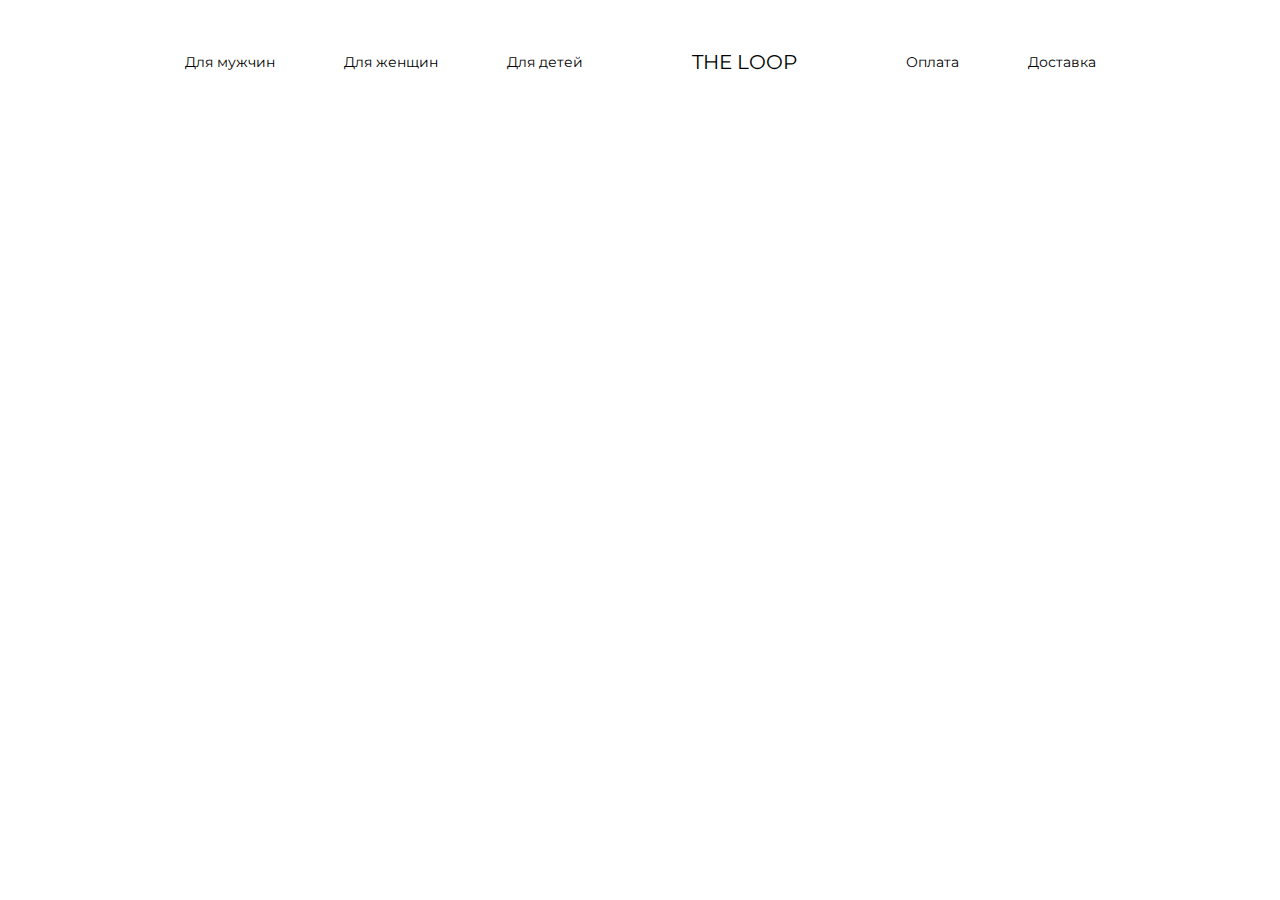
==== index.html @ c58bd64c "add navigation" ====
<!DOCTYPE html>
<html lang="en">
<head>
    <meta charset="UTF-8">
    <meta name="viewport" content="width=device-width, initial-scale=1.0">
    <meta http-equiv="X-UA-Compatible" content="ie=edge">
    <link href="styles/style.css" rel="stylesheet" type="text/css">
    <link rel="preconnect" href="https://fonts.googleapis.com">
<link rel="preconnect" href="https://fonts.gstatic.com" crossorigin>
<link href="https://fonts.googleapis.com/css2?family=Montserrat:wght@200;500&display=swap" rel="stylesheet">
  

    <title>Document</title>
</head>
<body>
    <nav> 
        <div class="wrapper">
            <li>Для мужчин</li>
            <li>Для женщин</li>
            <li>Для детей</li>
           <div id="zag"> THE LOOP</div>
            <li>Оплата</li>
            <li>Доставка</li>
        </div>
    </nav>
    
</body>
</html>
---- styles/style.css ----
.wrapper {
    display: flex;
    align-items: center;
    justify-content: space-around;
    margin: 1%;

  }
  li {
    list-style: none;
  }
  html {
    font-family: 'Montserrat', sans-serif;
    font-size: 14px;
  }
  
body {
    width: 1000px;
    margin: 0 auto;
    background-color: #ffffff;
    
    
  }
  #zag {
    margin: 40px;
      font-size: 20px;

  }
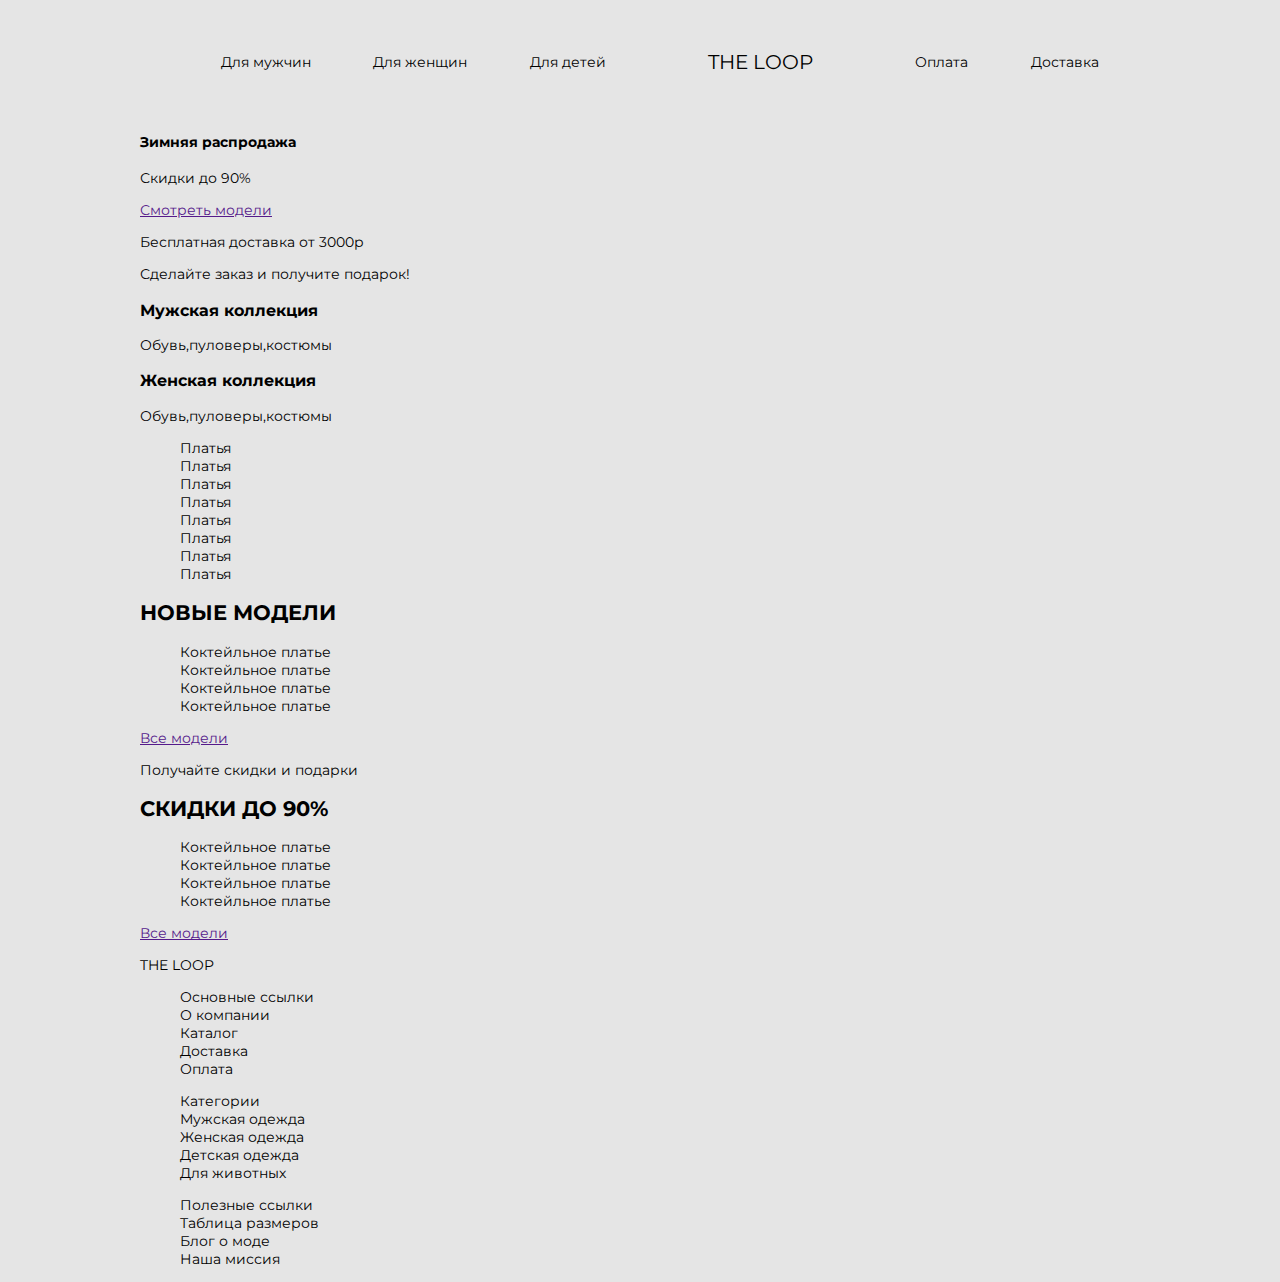
==== commit 053e8d0e: "Разметила тегами" ====
--- a/index.html
+++ b/index.html
@@ -1,28 +1,121 @@
 <!DOCTYPE html>
 <html lang="en">
+
 <head>
     <meta charset="UTF-8">
     <meta name="viewport" content="width=device-width, initial-scale=1.0">
     <meta http-equiv="X-UA-Compatible" content="ie=edge">
     <link href="styles/style.css" rel="stylesheet" type="text/css">
     <link rel="preconnect" href="https://fonts.googleapis.com">
-<link rel="preconnect" href="https://fonts.gstatic.com" crossorigin>
-<link href="https://fonts.googleapis.com/css2?family=Montserrat:wght@200;500&display=swap" rel="stylesheet">
-  
+    <link rel="preconnect" href="https://fonts.gstatic.com" crossorigin>
+    <link href="https://fonts.googleapis.com/css2?family=Montserrat:wght@200;500&display=swap" rel="stylesheet">
+
 
     <title>Document</title>
 </head>
+
 <body>
-    <nav> 
-        <div class="wrapper">
-            <li>Для мужчин</li>
-            <li>Для женщин</li>
-            <li>Для детей</li>
-           <div id="zag"> THE LOOP</div>
-            <li>Оплата</li>
-            <li>Доставка</li>
-        </div>
-    </nav>
-    
+    <header>
+        <h1 style=display:none> Интернет магазин одежды "THE LOOP" </h1>
+        <nav>
+            <ul class="main-nav">
+                <li>Для мужчин</li>
+                <li>Для женщин</li>
+                <li>Для детей</li>
+                <li id="zag"> THE LOOP</li>
+                <li>Оплата</li>
+                <!--Мне неподвластно вытащить эти два пункта списка из навигации и чтобы они остались на той же строчке,что и навигация-->
+                <li>Доставка</li>
+            </ul>
+        </nav>
+
+    </header>
+    <main>
+        <section>
+            <h4> Зимняя распродажа </h4>
+            <!--Не уверена с заголовками в этом разделе-->
+            <p>Скидки до 90%</p>
+            <a href="">Смотреть модели</a>
+        </section>
+        <section>
+            <h2 style="display: none"> Бесплатная доставка </h2>
+            <p> Бесплатная доставка от 3000р</p>
+            <p> Сделайте заказ и получите подарок! </p>
+        </section>
+        <section>
+            <h3> Мужская коллекция </h3>
+            <span>Обувь,пуловеры,костюмы</span>
+        </section>
+        <section>
+            <h3> Женская коллекция </h3>
+            <span>Обувь,пуловеры,костюмы </span>
+        </section>
+        <section>
+            <h4 style="display: none"> Платья </h4>
+            <ul>
+                <li> Платья </li>
+                <li> Платья </li>
+                <li> Платья </li>
+                <li> Платья </li>
+                <li> Платья </li>
+                <li> Платья </li>
+                <li> Платья </li>
+                <li> Платья </li>
+
+            </ul>
+        </section>
+        <section>
+            <h2> НОВЫЕ МОДЕЛИ </h2>
+            <ul>
+                <li>Коктейльное платье</li>
+                <!--Как поставить цены,которые должны идти под платьями,если я не могу использовать в списке ничего кроме li-->
+                <li>Коктейльное платье</li>
+                <li>Коктейльное платье</li>
+                <li>Коктейльное платье</li>
+            </ul>
+            <a href="">Все модели</a>
+        </section>
+        <section>
+            <h2 style="display: none"> Форма для получения скидок </h2>
+            <p>Получайте скидки и подарки</p>
+        </section>
+        <section>
+            <h2>СКИДКИ ДО 90% </h2>
+            <ul>
+                <li>Коктейльное платье</li>
+                <li>Коктейльное платье</li>
+                <li>Коктейльное платье</li>
+                <li>Коктейльное платье</li>
+            </ul>
+            <a href="">Все модели</a>
+        </section>
+
+    </main>
+    <footer>
+        <p> THE LOOP </p>
+
+        <ul>
+            <li> Основные ссылки </li>
+            <li> О компании </li>
+            <li> Каталог </li>
+            <li> Доставка </li>
+            <li> Оплата </li>
+        </ul>
+        <ul>
+            <li> Категории </li>
+            <li> Мужская одежда </li>
+            <li> Женская одежда </li>
+            <li> Детская одежда </li>
+            <li> Для животных </li>
+        </ul>
+        <ul>
+            <li> Полезные ссылки </li>
+            <li> Таблица размеров </li>
+            <li> Блог о моде </li>
+            <li> Наша миссия </li>
+
+        </ul>
+    </footer>
 </body>
+
 </html>--- a/styles/style.css
+++ b/styles/style.css
@@ -1,28 +1,31 @@
+:root {
+  --accent: #D7B399;
+  --red: #D84033;
+}
 
-.wrapper {
-    display: flex;
-    align-items: center;
-    justify-content: space-around;
-    margin: 1%;
+li {
+  list-style: none;
+}
 
-  }
-  li {
-    list-style: none;
-  }
-  html {
-    font-family: 'Montserrat', sans-serif;
-    font-size: 14px;
-  }
-  
+html {
+  font-family: 'Montserrat', sans-serif;
+  font-size: 14px;
+}
+
 body {
-    width: 1000px;
-    margin: 0 auto;
-    background-color: #ffffff;
-    
-    
-  }
-  #zag {
-    margin: 40px;
-      font-size: 20px;
+  width: 1000px;
+  margin: 0 auto;
+  background-color: #E5E5E5
+}
 
-  }+#zag {
+  margin: 40px;
+  font-size: 20px;
+}
+
+.main-nav {
+  display: flex;
+  align-items: center;
+  justify-content: space-around;
+  margin: 1%;
+}
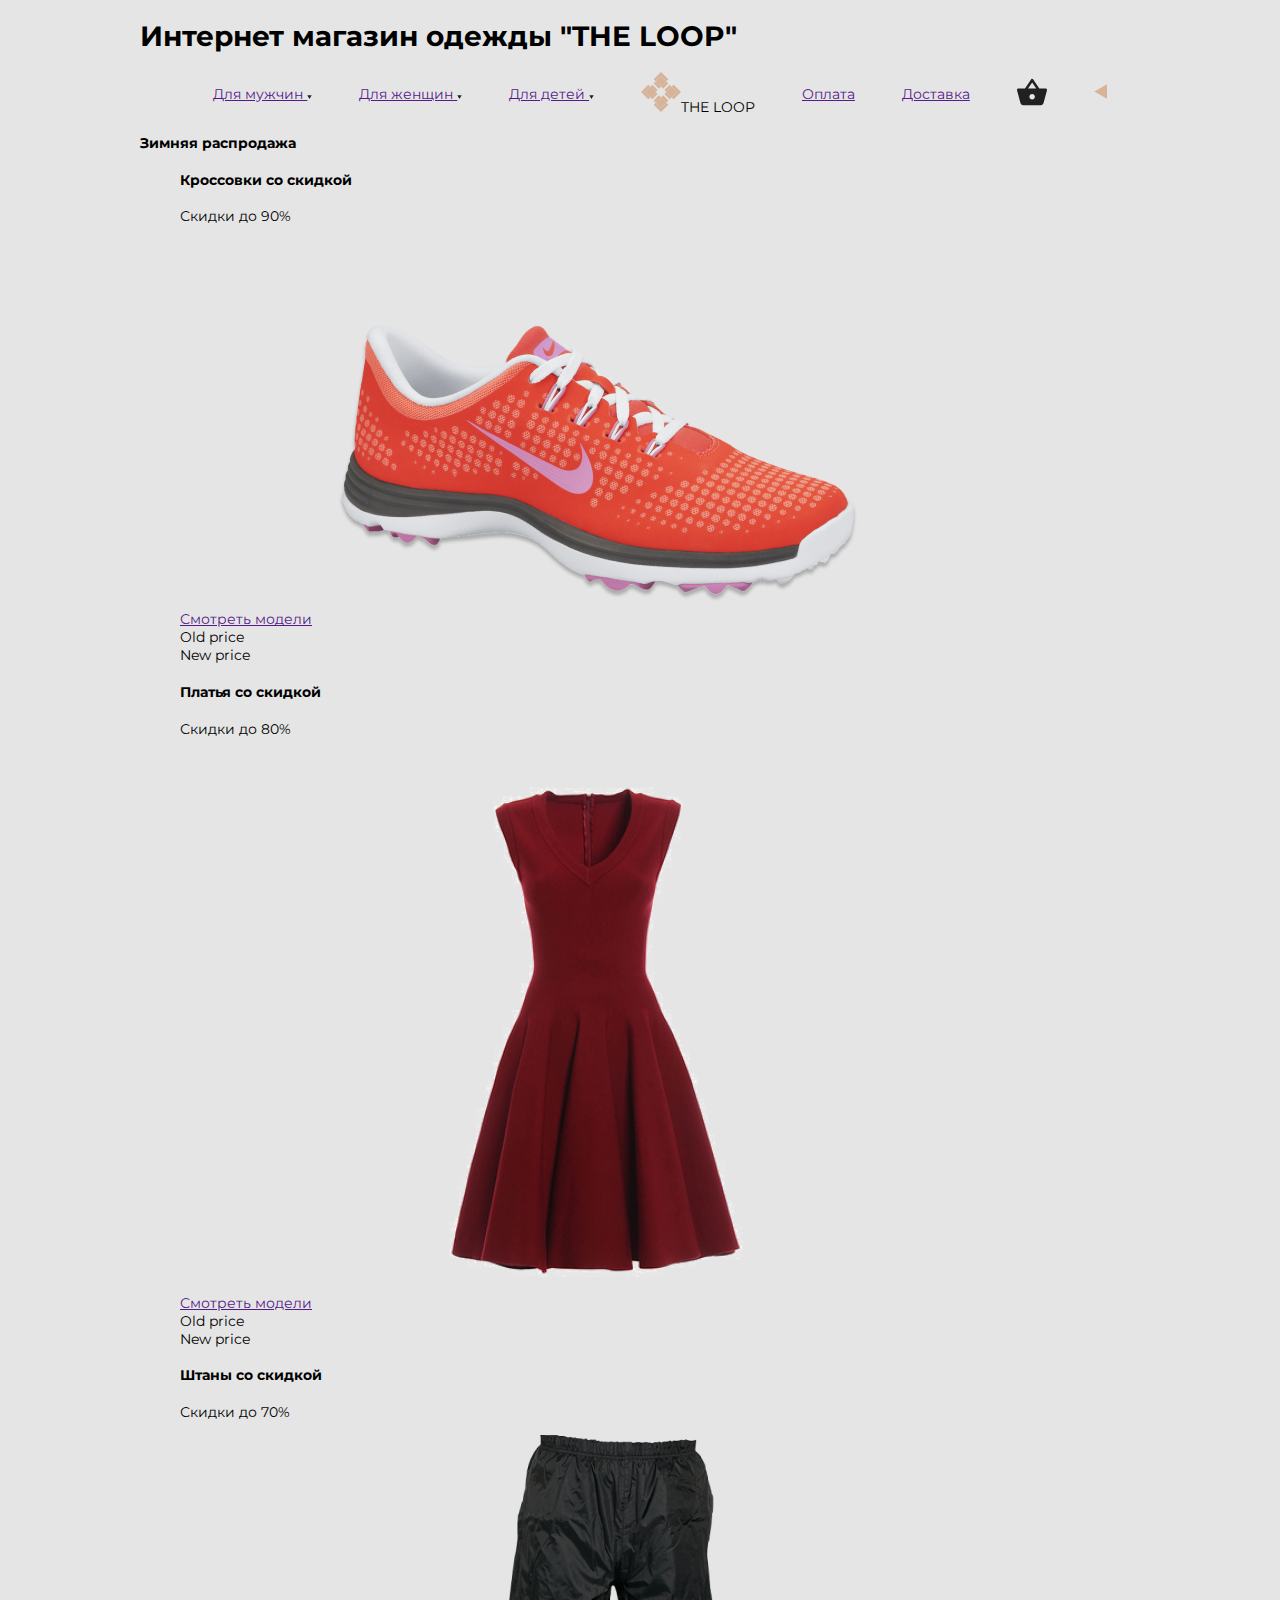
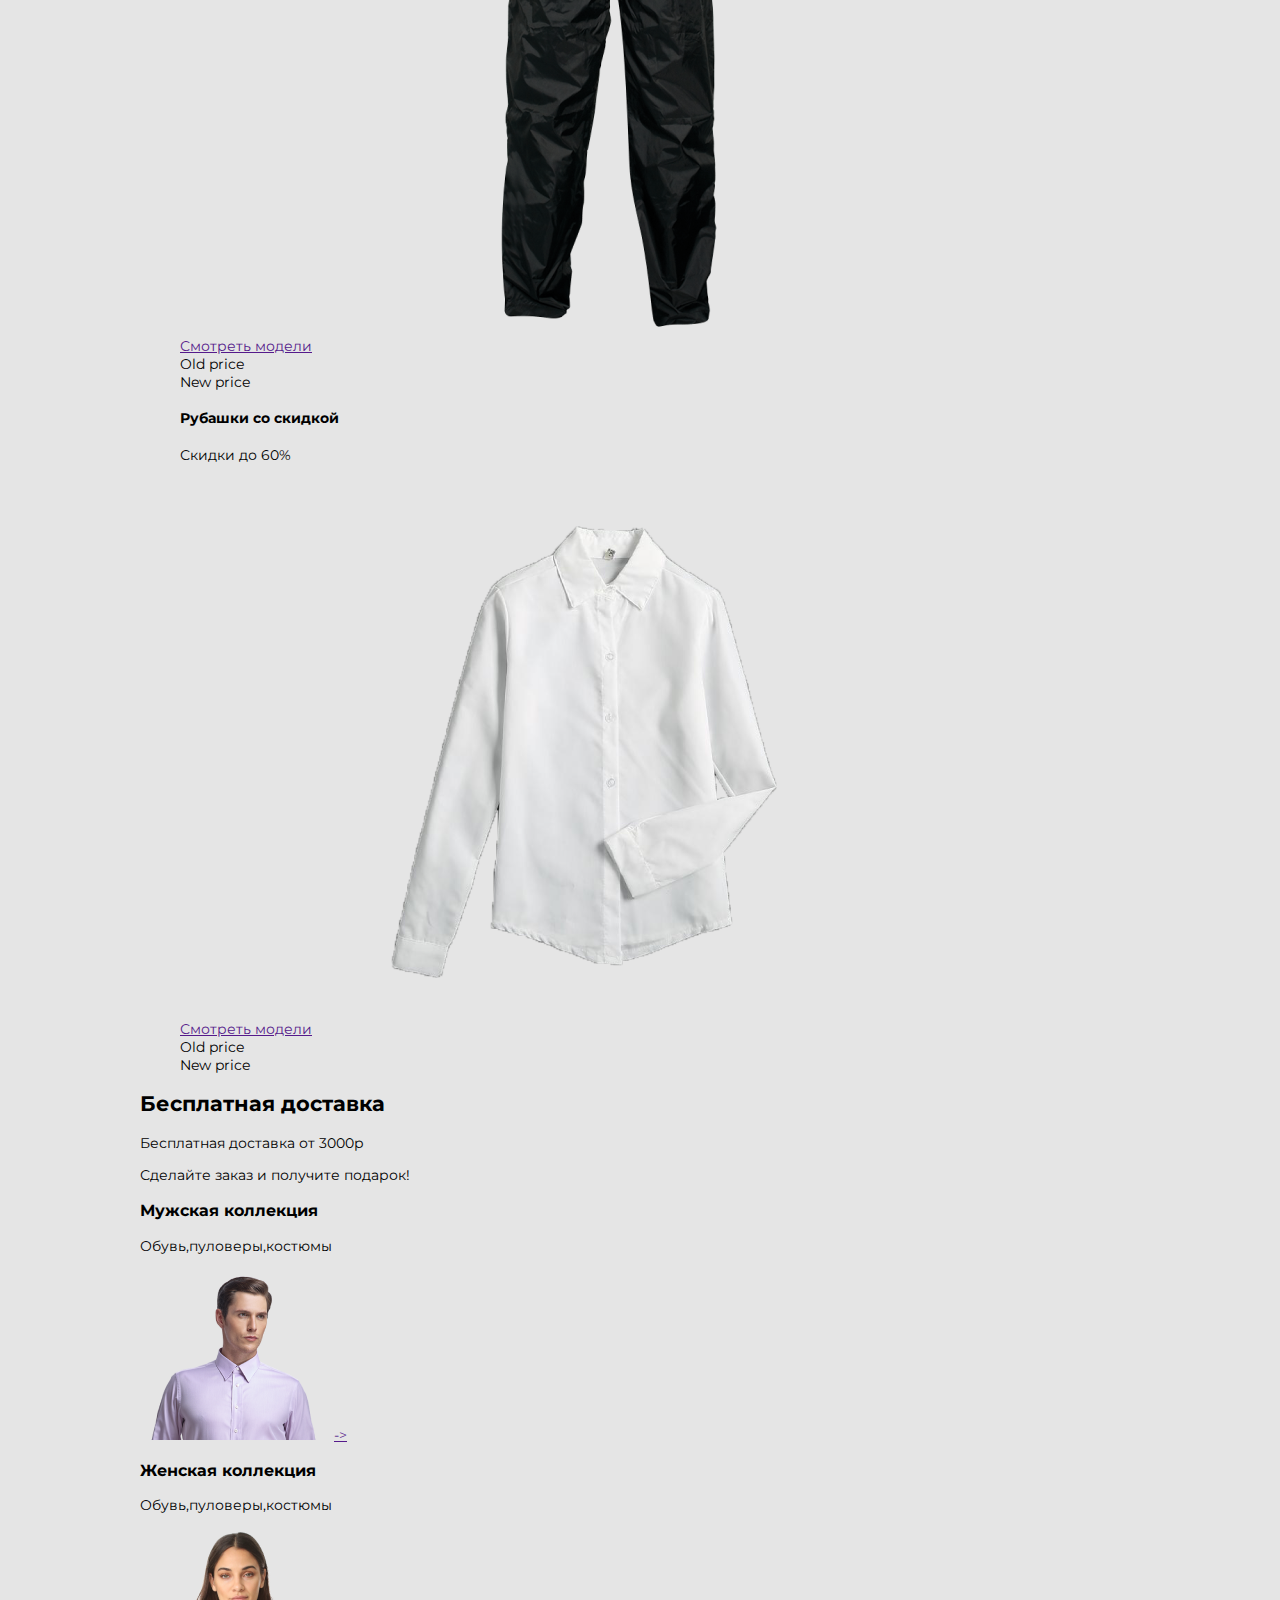
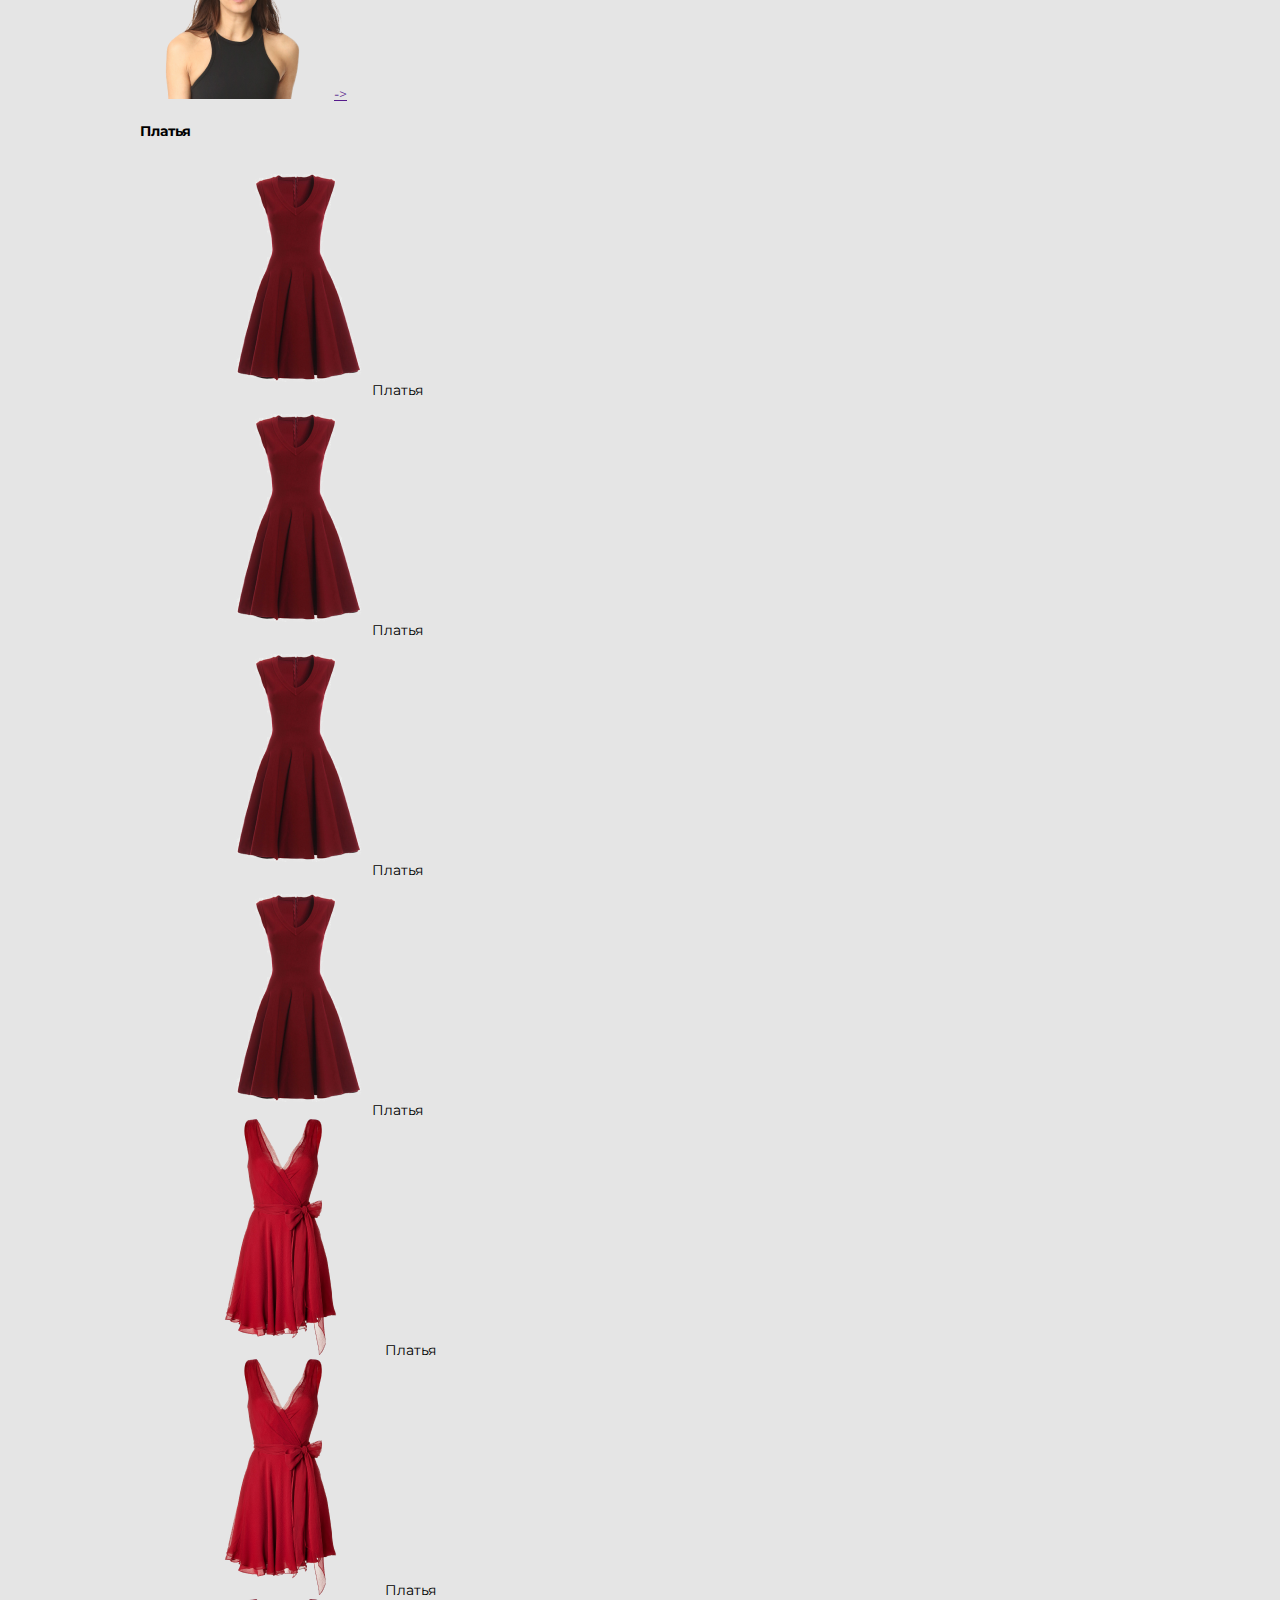
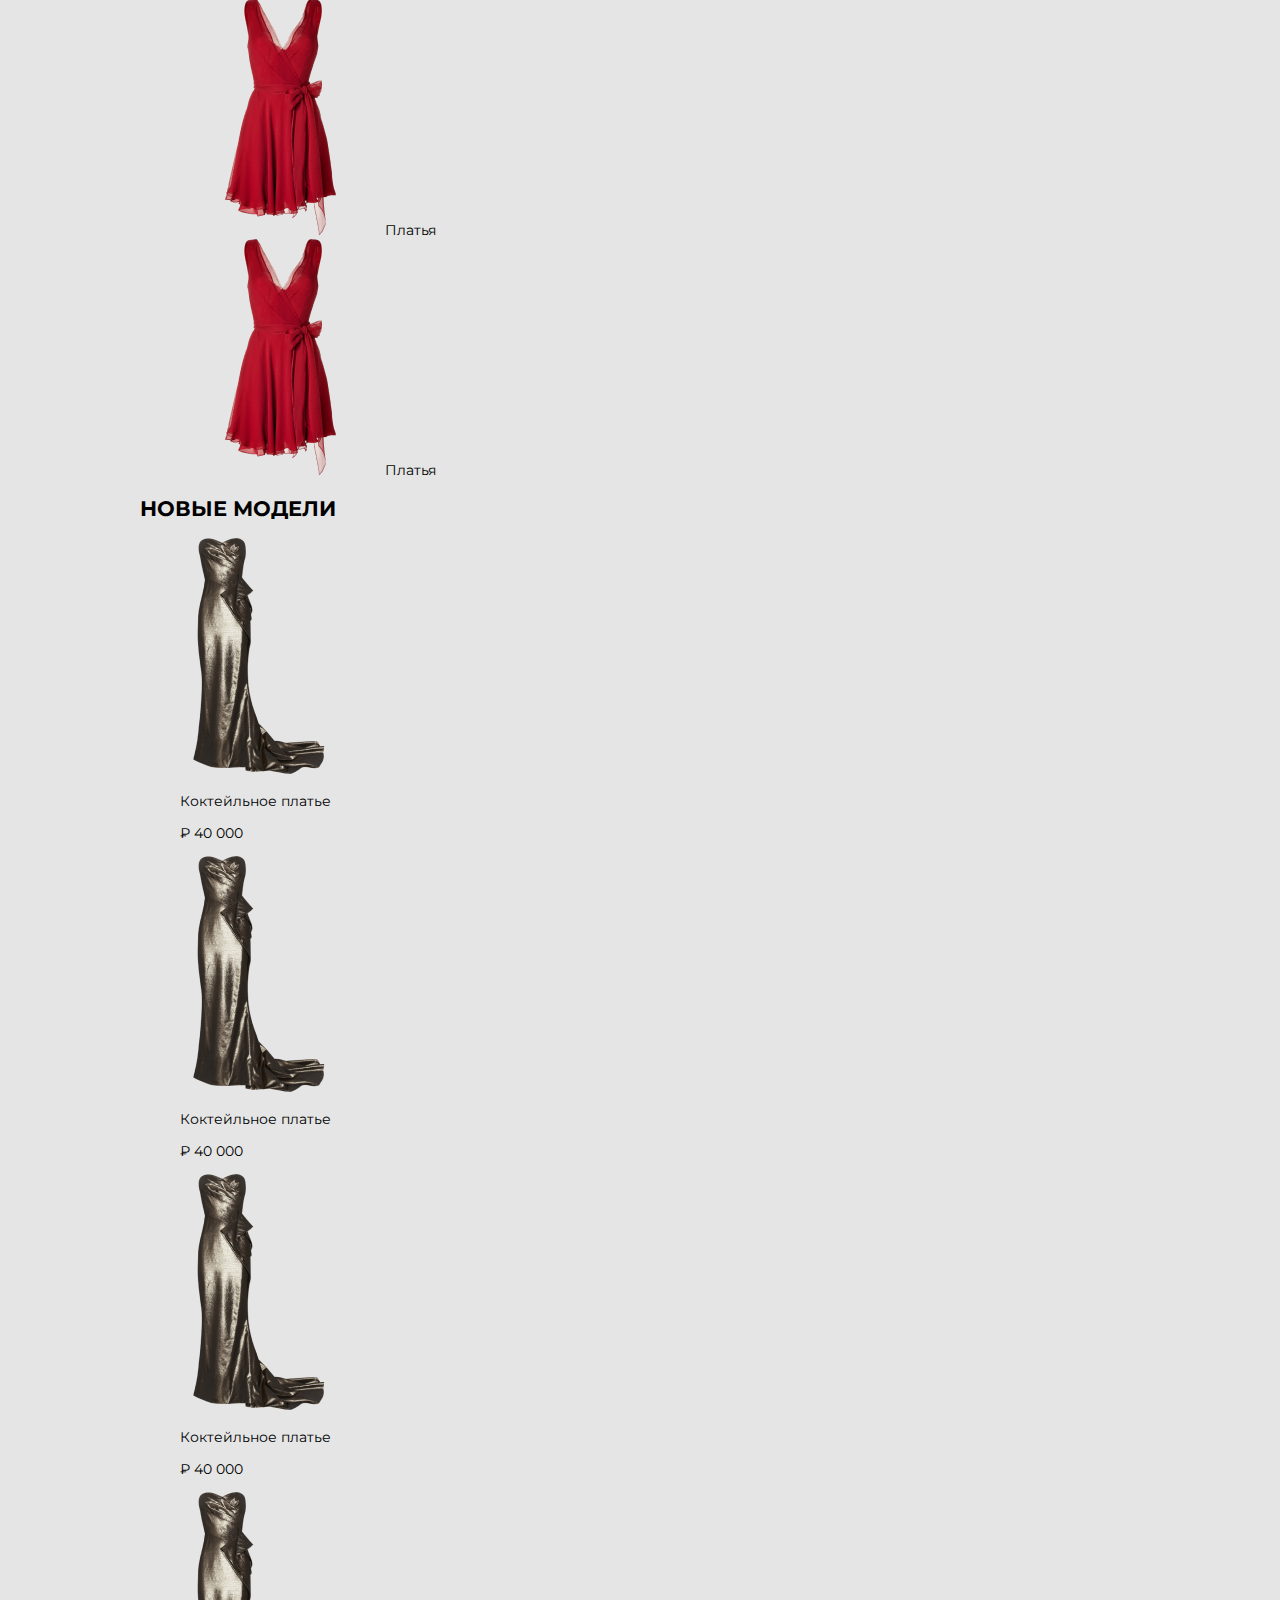
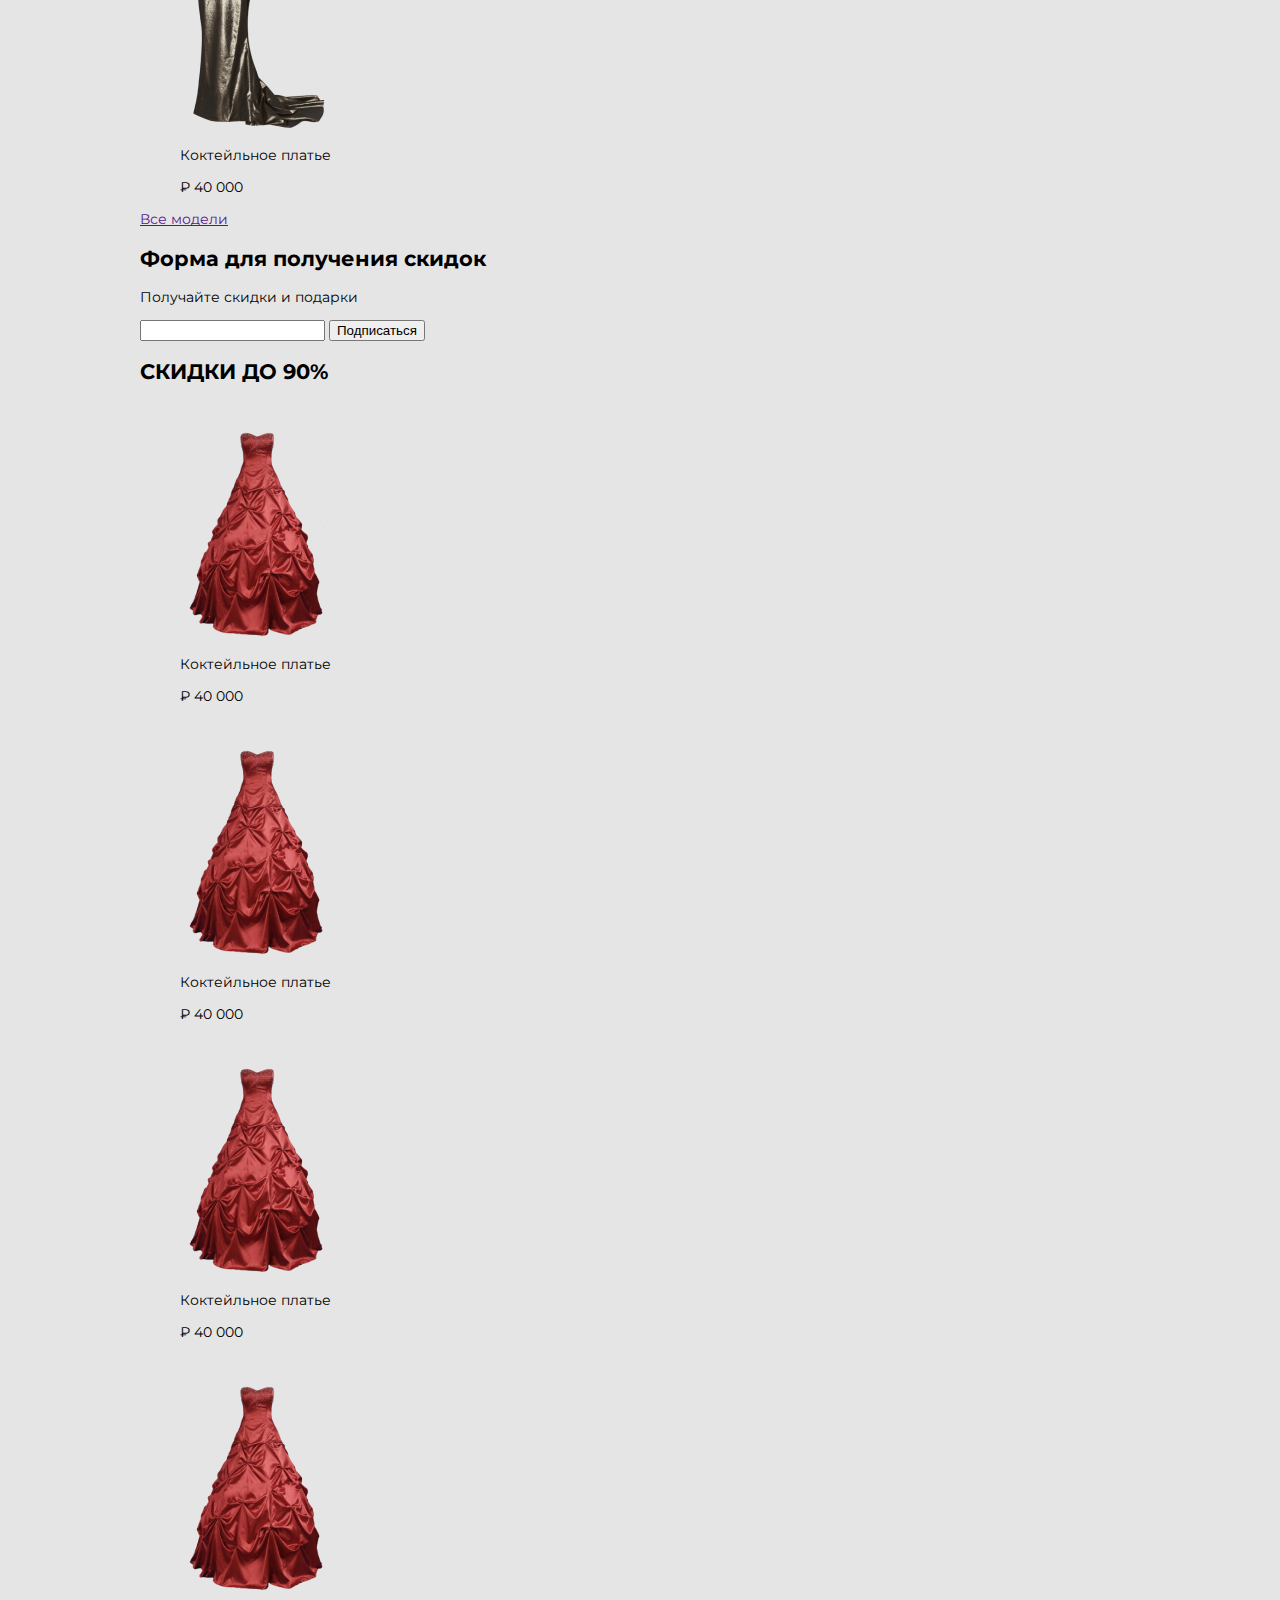
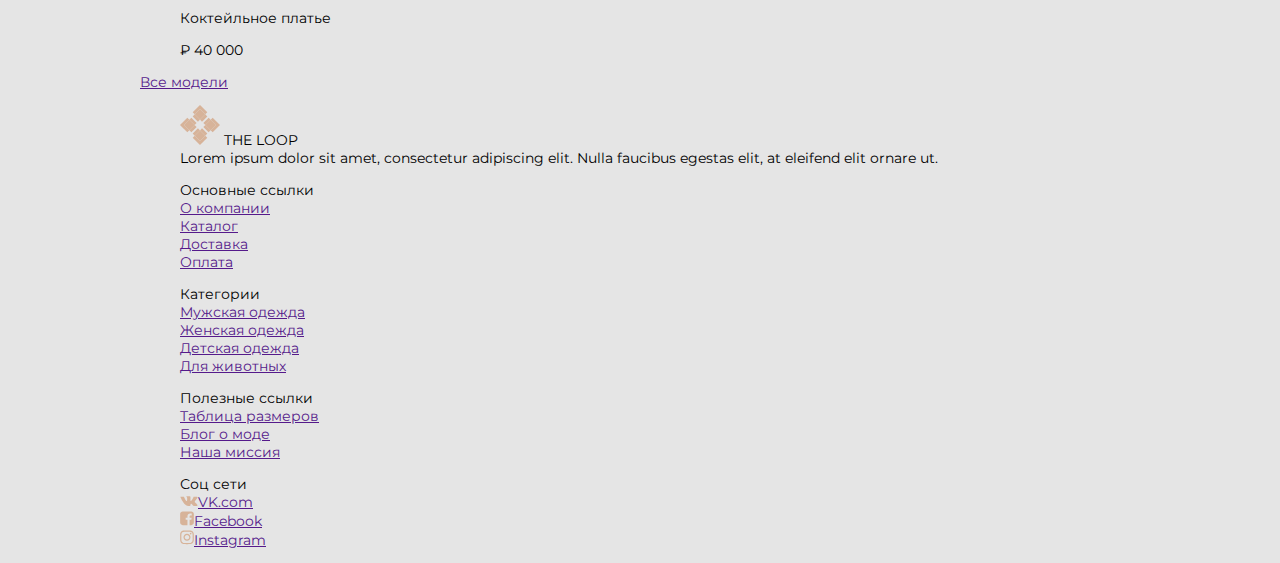
==== commit a5c5c0de: "Добавила изображения и классы" ====
--- a/index.html
+++ b/index.html
@@ -11,21 +11,29 @@
     <link href="https://fonts.googleapis.com/css2?family=Montserrat:wght@200;500&display=swap" rel="stylesheet">
 
 
-    <title>Document</title>
+    <title>THE LOOP</title>
 </head>
 
 <body>
     <header>
-        <h1 style=display:none> Интернет магазин одежды "THE LOOP" </h1>
+        <h1> Интернет магазин одежды "THE LOOP" </h1>
+        <!--Тут будет скрытый заголовок-->
         <nav>
             <ul class="main-nav">
-                <li>Для мужчин</li>
-                <li>Для женщин</li>
-                <li>Для детей</li>
-                <li id="zag"> THE LOOP</li>
-                <li>Оплата</li>
-                <!--Мне неподвластно вытащить эти два пункта списка из навигации и чтобы они остались на той же строчке,что и навигация-->
-                <li>Доставка</li>
+                <li class="main-nav__list"><a href="">Для мужчин <img src="img/treug_vniz.svg" alt=""> </a></li> <!--Мне нужно отдельно изображение треугольника указывать как элемент?-->
+                <li class="main-nav__list"><a href="">Для женщин <img src="img/treug_vniz.svg" alt=""></a></li>
+                <li class="main-nav__list"><a href="">Для детей <img src="img/treug_vniz.svg" alt=""></a></li>
+                <li class="main-header"> <img class="logo" src="img/logo.svg" alt="Логотип">THE LOOP</li>
+                <!--Не уверена насчет блока логотипа,но также использую его в футере-->
+                <li class="main-nav__list"><a href="">Оплата </a></li>
+                <li class="main-nav__list"><a href="">Доставка </a></li>
+                <li> <a href=""><img class="basket" src="img/basket.svg" alt="Корзина"></a> </li>
+                <li>
+                    <img src="img/treug_vlevo.svg" alt="">
+                    <!--пока не понимаю как сделать через див прямоугольник-->
+                    <!--И даже не понимаю в макете,что это такое,поэтому не знаю как разметить по БЭМ-->
+                </li>
+
             </ul>
         </nav>
 
@@ -33,89 +41,204 @@
     <main>
         <section>
             <h4> Зимняя распродажа </h4>
-            <!--Не уверена с заголовками в этом разделе-->
-            <p>Скидки до 90%</p>
-            <a href="">Смотреть модели</a>
-        </section>
-        <section>
-            <h2 style="display: none"> Бесплатная доставка </h2>
-            <p> Бесплатная доставка от 3000р</p>
-            <p> Сделайте заказ и получите подарок! </p>
-        </section>
-        <section>
-            <h3> Мужская коллекция </h3>
-            <span>Обувь,пуловеры,костюмы</span>
-        </section>
-        <section>
-            <h3> Женская коллекция </h3>
-            <span>Обувь,пуловеры,костюмы </span>
-        </section>
-        <section>
-            <h4 style="display: none"> Платья </h4>
+            <!--Может ли в section быть section ? -->
             <ul>
-                <li> Платья </li>
-                <li> Платья </li>
-                <li> Платья </li>
-                <li> Платья </li>
-                <li> Платья </li>
-                <li> Платья </li>
-                <li> Платья </li>
-                <li> Платья </li>
-
-            </ul>
-        </section>
-        <section>
-            <h2> НОВЫЕ МОДЕЛИ </h2>
+                <li>
+                    <section class="karusel">
+                        <h4 class="karusel__header">Кроссовки со скидкой</h4>
+                        <p class="karusel__desk">Скидки до 90%</p>
+                        <a class="look-link" href="">Смотреть модели</a>
+                        <img class="karusel__img" src="img/shoes.png" alt="Кроссовок_красный_найк">
+                        <div>
+                            <div class="karusel__price_wrong">Old price</div>
+                            <!--Сделала с модификатором,но не знаю,может нужно как два разных элемента?-->
+                            <div class="karusel__price">New price</div>
+                        </div>
+                    </section>
+                </li>
+                <li>
+                    <section class="karusel">
+                        <h4 class="karusel__header">Платья со скидкой</h4>
+                        <p class="karusel__desk">Скидки до 80%</p>
+                        <a class="look-link" href="">Смотреть модели</a>
+                        <img class="karusel__img" src="img/dresskarus.png" alt="Платье_красное_без_рукавов">
+                        <div>
+                            <div class="karusel__price_wrong">Old price</div>
+                            <div class="karusel__price">New price</div>
+                        </div>
+                    </section>
+                </li>
+                <li>
+                    <section class="karusel">
+                        <h4 class="karusel__header">Штаны со скидкой</h4>
+                        <p class="karusel__desk">Скидки до 70%</p>
+                        <a class="look-link" href="">Смотреть модели</a>
+                        <img class="karusel__img" src="img/trouserskarus.png" alt="Штаны_черные_спортивные">
+                        <div>
+                            <div class="karusel__price_wrong">Old price</div>
+                            <div class="karusel__price">New price</div>
+                        </div>
+                    </section>
+                </li>
+                <li>
+                    <section class="karusel">
+                        <h4 class="karusel__header">Рубашки со скидкой</h4>
+                        <p class="karusel__desk">Скидки до 60%</p>
+                        <a class="look-link" href="">Смотреть модели</a>
+                        <img class="karusel__img" src="img/shirtkarus.png" alt="Белая_рубашка">
+                        <div>
+                            <div class="karusel__price_wrong">Old price</div>
+                            <div class="karusel__price">New price</div>
+                        </div>
+                    </section>
+                </li>
+            </ul>
+
+        </section>
+        <section class="delivery">
+            <h2 class="delivery__header"> Бесплатная доставка </h2>
+            <!--Тут будет скрытый заголовок-->
+            <p class="delivery__text_subtitle"> Бесплатная доставка от 3000р</p>
+            <p class="delivery__text"> Сделайте заказ и получите подарок! </p> <!--Или нужно сделать два элмента?-->
+        </section>
+        <section class="collection">
+            <h3 class="collection__header"> Мужская коллекция </h3>
+            <p class="collection__desk">Обувь,пуловеры,костюмы</p>
+            <img class="collection__img" src="img/boy.png" alt="Мужчина">
+            <a href="" class="collection__link"> -> </a>
+        </section>
+        <section class="collection">
+            <h3 class="collection__header"> Женская коллекция </h3>
+            <p class="collection__desk">Обувь,пуловеры,костюмы </p>
+            <img class="collection__img" src="img/girl.png" alt="Девушка">
+            <a href="" class="collection__link"> -> </a>
+        </section>
+        <section class="catalog">
+            <h4 class="catalog__header"> Платья </h4>
+            <!--Тут будет скрытый заголовок-->
+            <ul class="catalog__item">
+                <!--Или мне в  каждом элементе списка надо прописать,что это элемент catalog__item? -->
+                <li><img src="img/dress11.png" alt="Красное_платье"> Платья </li>
+                <!--Тут не уверена,что будет элементом:элемент списка или изображение-->
+                <li><img src="img/dress11.png" alt="Красное_платье"> Платья </li>
+                <li><img src="img/dress11.png" alt="Красное_платье"> Платья </li>
+                <li><img src="img/dress11.png" alt="Красное_платье"> Платья </li>
+                <li><img src="img/dress44.png" alt="Красное_платье"> Платья </li>
+                <li><img src="img/dress44.png" alt="Красное_платье"> Платья </li>
+                <li><img src="img/dress44.png" alt="Красное_платье"> Платья </li>
+                <li><img src="img/dress44.png" alt="Красное_платье"> Платья </li>
+
+            </ul>
+        </section>
+        <section class="new-model">
+            <!--Здесь я не уверена делать ли целиком секцию блоком или список..-->
+            <h2 class="new-model__header"> НОВЫЕ МОДЕЛИ </h2>
             <ul>
-                <li>Коктейльное платье</li>
-                <!--Как поставить цены,которые должны идти под платьями,если я не могу использовать в списке ничего кроме li-->
-                <li>Коктейльное платье</li>
-                <li>Коктейльное платье</li>
-                <li>Коктейльное платье</li>
-            </ul>
-            <a href="">Все модели</a>
-        </section>
-        <section>
-            <h2 style="display: none"> Форма для получения скидок </h2>
-            <p>Получайте скидки и подарки</p>
-        </section>
-        <section>
-            <h2>СКИДКИ ДО 90% </h2>
+                <li class="new-model__item">
+                    <img class="new-model__img" src="img/dress88.png" alt="Золотое_платье">
+                    <p class="new-model__name"> Коктейльное платье</p>
+                    <p class="new-model__price"> ₽ 40 000</p> <!--Цена это элемент или модификатор? По сути тот же текст,просто по другому оформлен-->
+                </li>
+
+                <li class="new-model__item">
+                    <img class="new-model__img" src="img/dress88.png" alt="Золотое_платье">
+                    <p class="new-model__name"> Коктейльное платье</p>
+                    <p class="new-model__price"> ₽ 40 000</p>
+                </li>
+                <li class="new-model__item">
+                    <img class="new-model__img" src="img/dress88.png" alt="Золотое_платье">
+                    <p class="new-model__name"> Коктейльное платье</p>
+                    <p class="new-model__price"> ₽ 40 000</p>
+                </li>
+                <li class="new-model__item">
+                    <img class="new-model__img" src="img/dress88.png" alt="Золотое_платье">
+                    <p class="new-model__name"> Коктейльное платье</p>
+                    <p class="new-model__price"> ₽ 40 000</p>
+                </li>
+            </ul>
+            <a class="look-link" href="">Все модели</a>
+        </section>
+        <section class="form-email">
+            <h2 class="form-email__header"> Форма для получения скидок </h2>
+            <!--Тут будет скрытый заголовок-->
+            <p class="form-email__desc">Получайте скидки и подарки</p>
+            <form class="form-email__form" method="POST" action="order.php">
+                <input class="form-email__type" type="email" name="email">
+                <button class="form-email__button" type="submit">Подписаться</button>
+                <!--Мне нужно класс на инпут и кнопку ставить или класса в самой форме достаточно?-->
+            </form>
+        </section>
+        <section class="new-model">
+            <h2 class="new-model__header">СКИДКИ ДО 90% </h2>
             <ul>
-                <li>Коктейльное платье</li>
-                <li>Коктейльное платье</li>
-                <li>Коктейльное платье</li>
-                <li>Коктейльное платье</li>
-            </ul>
-            <a href="">Все модели</a>
+                <li class="new-model__item">
+                    <img class="new-model__img" src="img/dress77.png" alt="Красное_коктейльное_платье">
+                    <p class="new-model__name"> Коктейльное платье</p>
+                    <p class="new-model__price"> ₽ 40 000</p>
+                </li>
+                <li class="new-model__item">
+                    <img class="new-model__img" src="img/dress77.png" alt="Красное_коктейльное_платье">
+                    <p class="new-model__name"> Коктейльное платье</p>
+                    <p class="new-model__price"> ₽ 40 000</p>
+                </li>
+                <li class="new-model__item">
+                    <img class="new-model__img" src="img/dress77.png" alt="Красное_коктейльное_платье">
+                    <p class="new-model__name"> Коктейльное платье</p>
+                    <p class="new-model__price"> ₽ 40 000</p>
+                </li>
+                <li class="new-model__item">
+                    <img class="new-model__img" src="img/dress77.png" alt="Красное коктейльное платье">
+                    <p class="new-model__name"> Коктейльное платье</p>
+                    <p class="new-model__price"> ₽ 40 000</p>
+                </li>
+            </ul>
+            <a class="look-link" href="">Все модели</a>
         </section>
 
     </main>
-    <footer>
-        <p> THE LOOP </p>
-
-        <ul>
-            <li> Основные ссылки </li>
-            <li> О компании </li>
-            <li> Каталог </li>
-            <li> Доставка </li>
-            <li> Оплата </li>
-        </ul>
-        <ul>
-            <li> Категории </li>
-            <li> Мужская одежда </li>
-            <li> Женская одежда </li>
-            <li> Детская одежда </li>
-            <li> Для животных </li>
-        </ul>
-        <ul>
-            <li> Полезные ссылки </li>
-            <li> Таблица размеров </li>
-            <li> Блог о моде </li>
-            <li> Наша миссия </li>
-
+    <footer class="footer">
+        <ul class="footer__item"> <!--Делаю так из логики,что все элементы списка одинаковые, а те,которые не одинаковые у меня имеют модификатор-->
+            <li class="main-header"> <img class="logo" src="img/logo.svg" alt="Логотип"> THE LOOP </li> <!--Тут блоки,котоыре уже использовались ранее-->
+
+                <li class="footer__item_quote">Lorem ipsum dolor sit amet, consectetur adipiscing elit. Nulla faucibus egestas
+                    elit, at eleifend
+                    elit ornare ut. </li>
+            
+        </ul>
+
+        <ul class="footer__item">
+            <li class="footer__item_header"> Основные ссылки </li>
+            <li> <a href=""> О компании </a></li>
+            <li> <a href="">Каталог</a> </li>
+            <li> <a href="">Доставка</a> </li>
+            <li> <a href="">Оплата </a></li>
+        </ul>
+        <ul class="footer__item">
+            <li class="footer__item_header"> Категории </li>
+            <li> <a href="">Мужская одежда </a></li>
+            <li> <a href="">Женская одежда </a></li>
+            <li> <a href="">Детская одежда </a></li>
+            <li> <a href="">Для животных </a></li>
+        </ul>
+        <ul class="footer__item">
+            <li class="footer__item_header"> Полезные ссылки </li>
+            <li> <a href="">Таблица размеров</a> </li>
+            <li> <a href="">Блог о моде</a> </li>
+            <li> <a href="">Наша миссия </a></li>
+
+        </ul>
+        <ul class="social"> <!--Я бы сделала это тоже в footer__item,но вдруг блок с соц сетями захотят еще где-то разместить -->
+            
+            <li class="social__item_header">Соц сети</li>
+            <li class="social__item"><a href="" class="social__item_vk" target="_blank"><img src="img/vk.svg"
+                        alt="logo vk">VK.com</a></li>
+            <!--Если брать из примера то должно быть  <li class="social__item"><a href="" class="social__item_link  social__item_link_vk" > -->
+            <li class="social__item"><a href="" class="social__item_fb" target="_blank"><img src="img/fb.svg"
+                        alt="logo fb">Facebook</a></li>
+            <li class="social__item"><a href="" class="social__item_inst" target="_blank"><img src="img/inst.svg"
+                        alt="logo inst">Instagram</a></li>
         </ul>
     </footer>
 </body>
 
-</html>+</html>
--- a/styles/style.css
+++ b/styles/style.css
@@ -29,3 +29,5 @@
   justify-content: space-around;
   margin: 1%;
 }
+
+
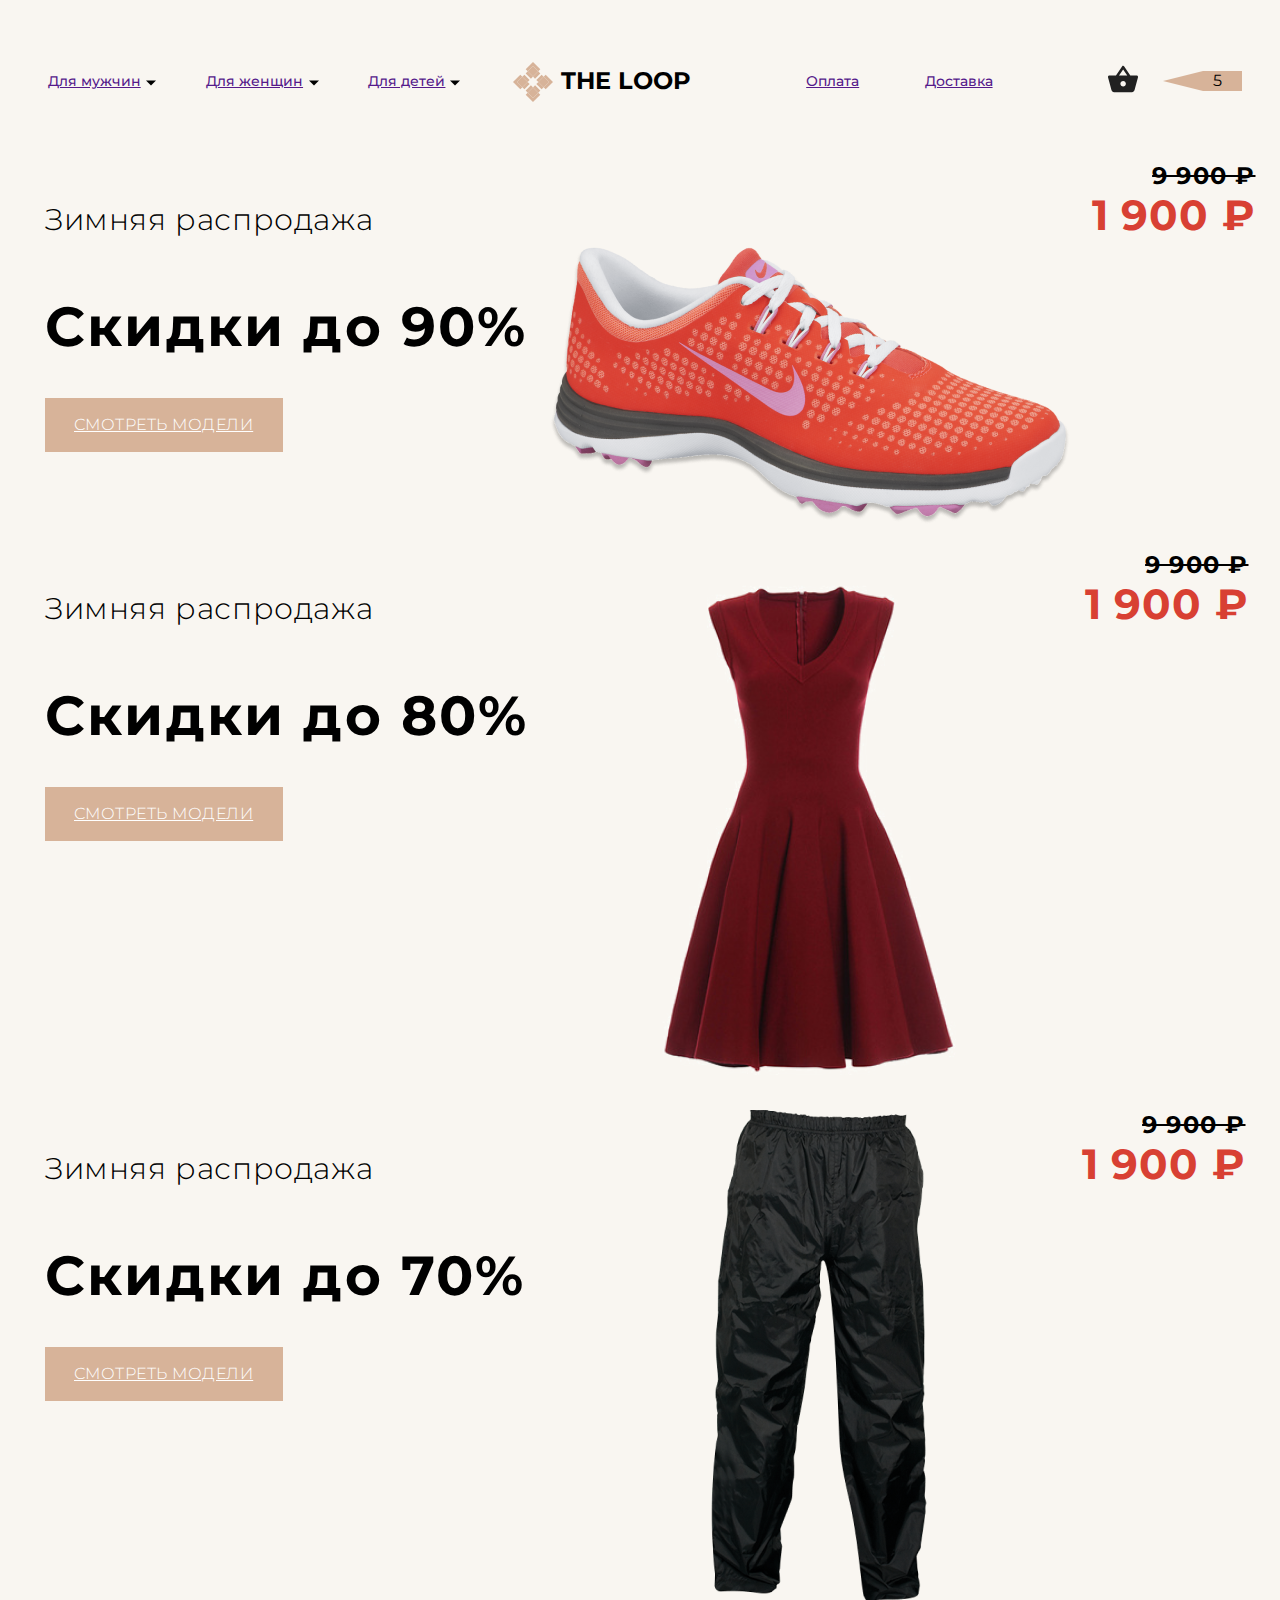
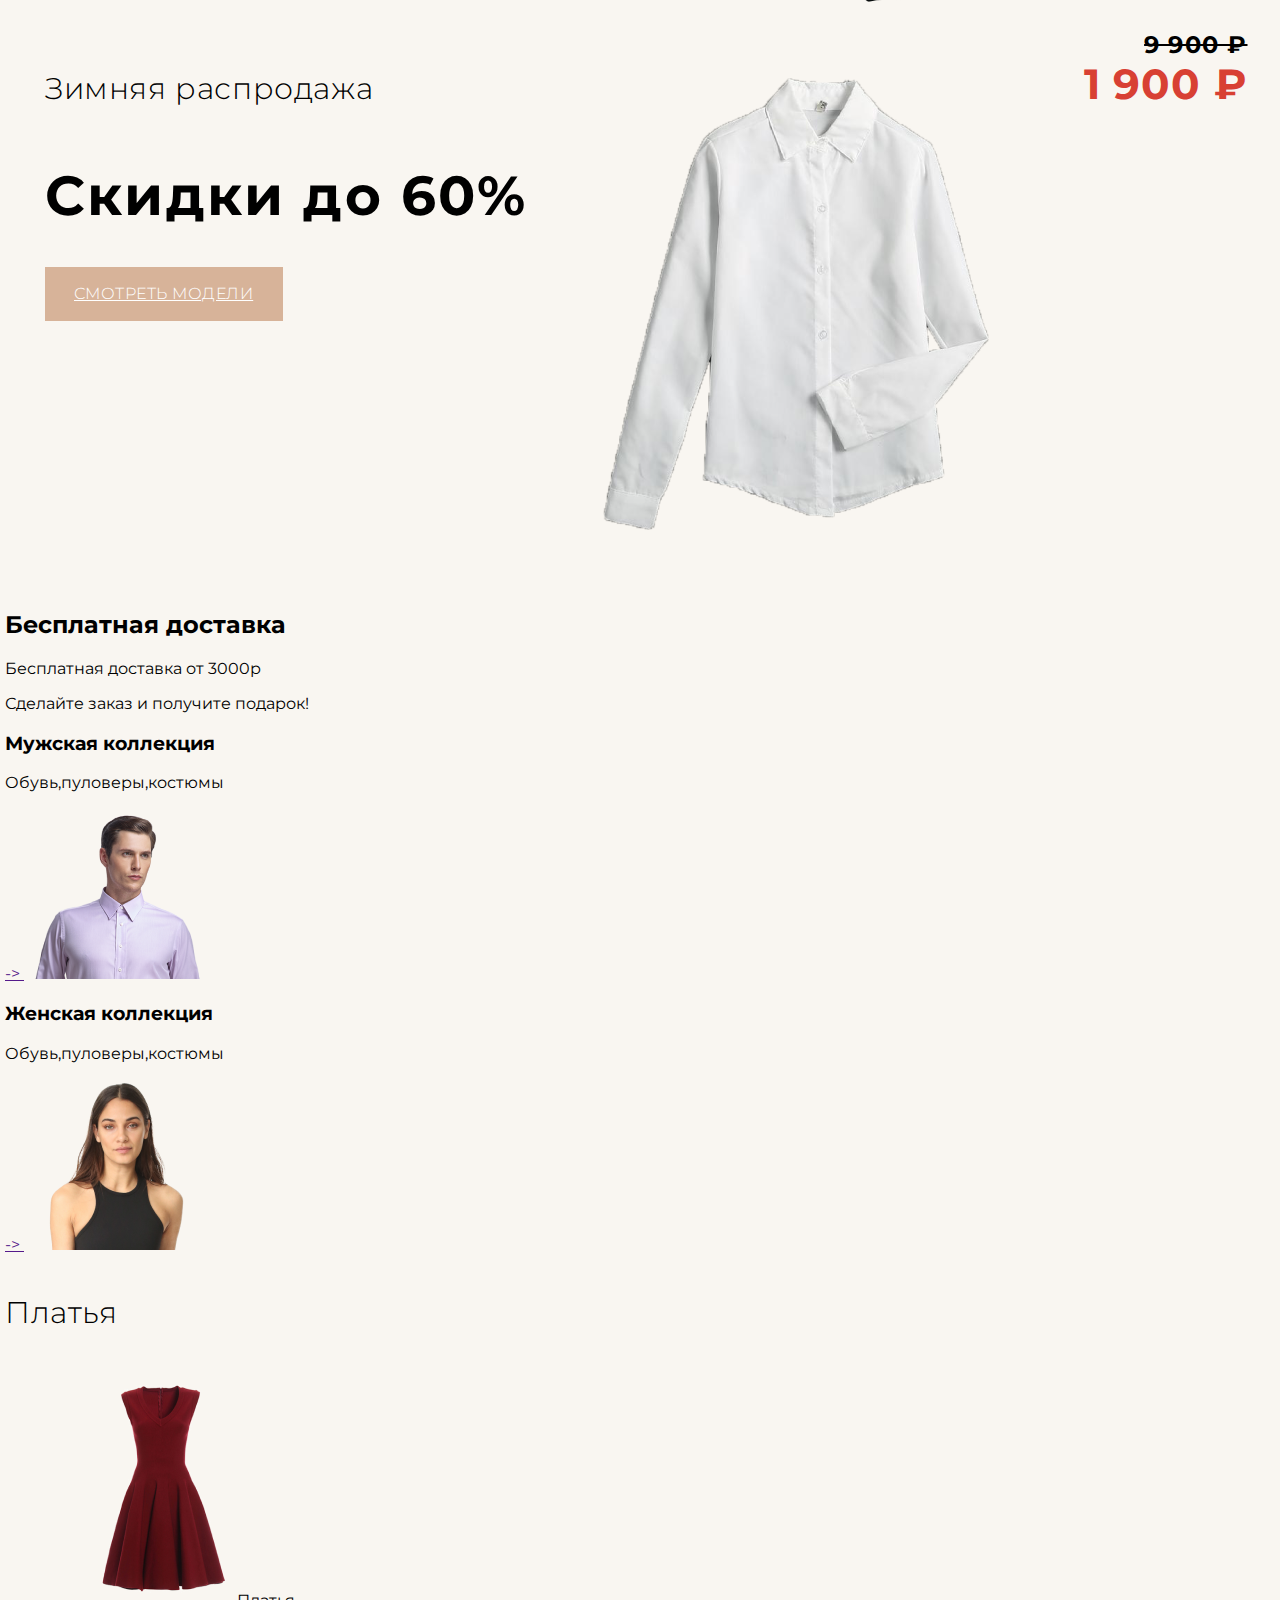
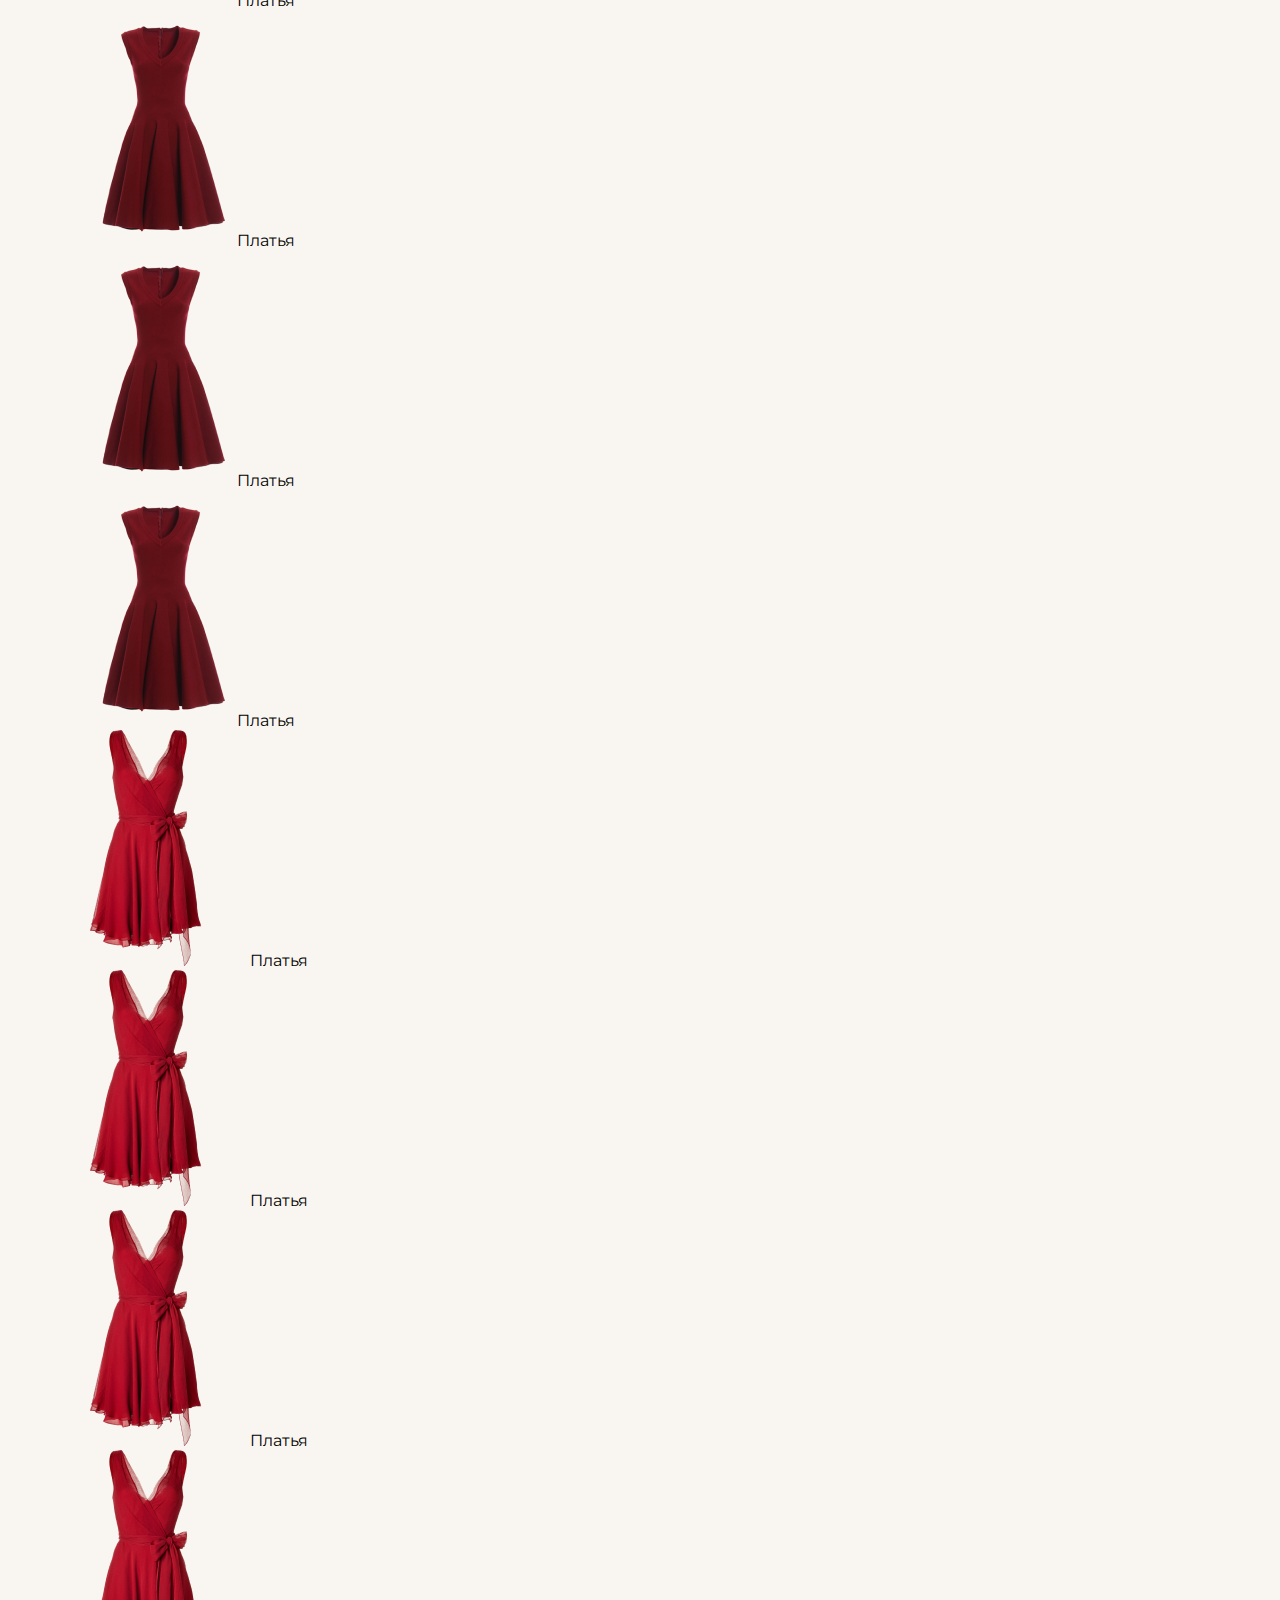
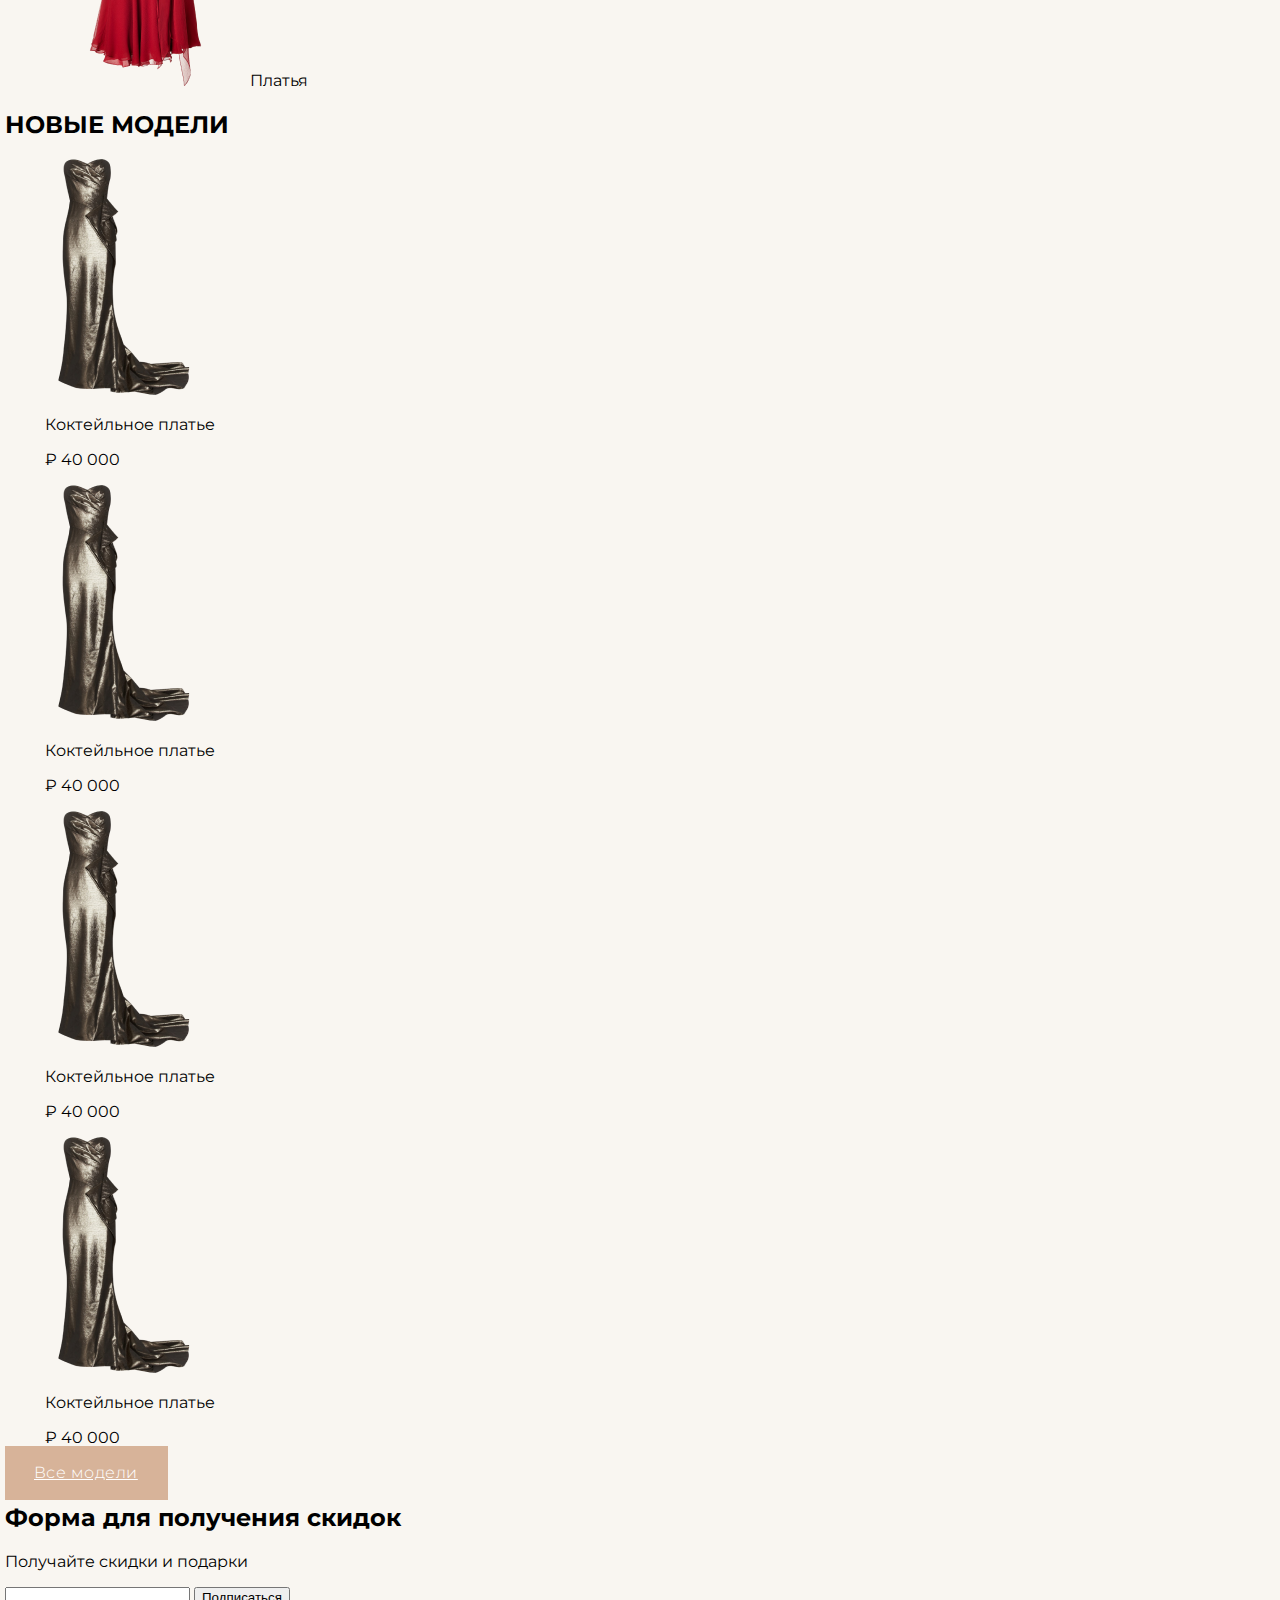
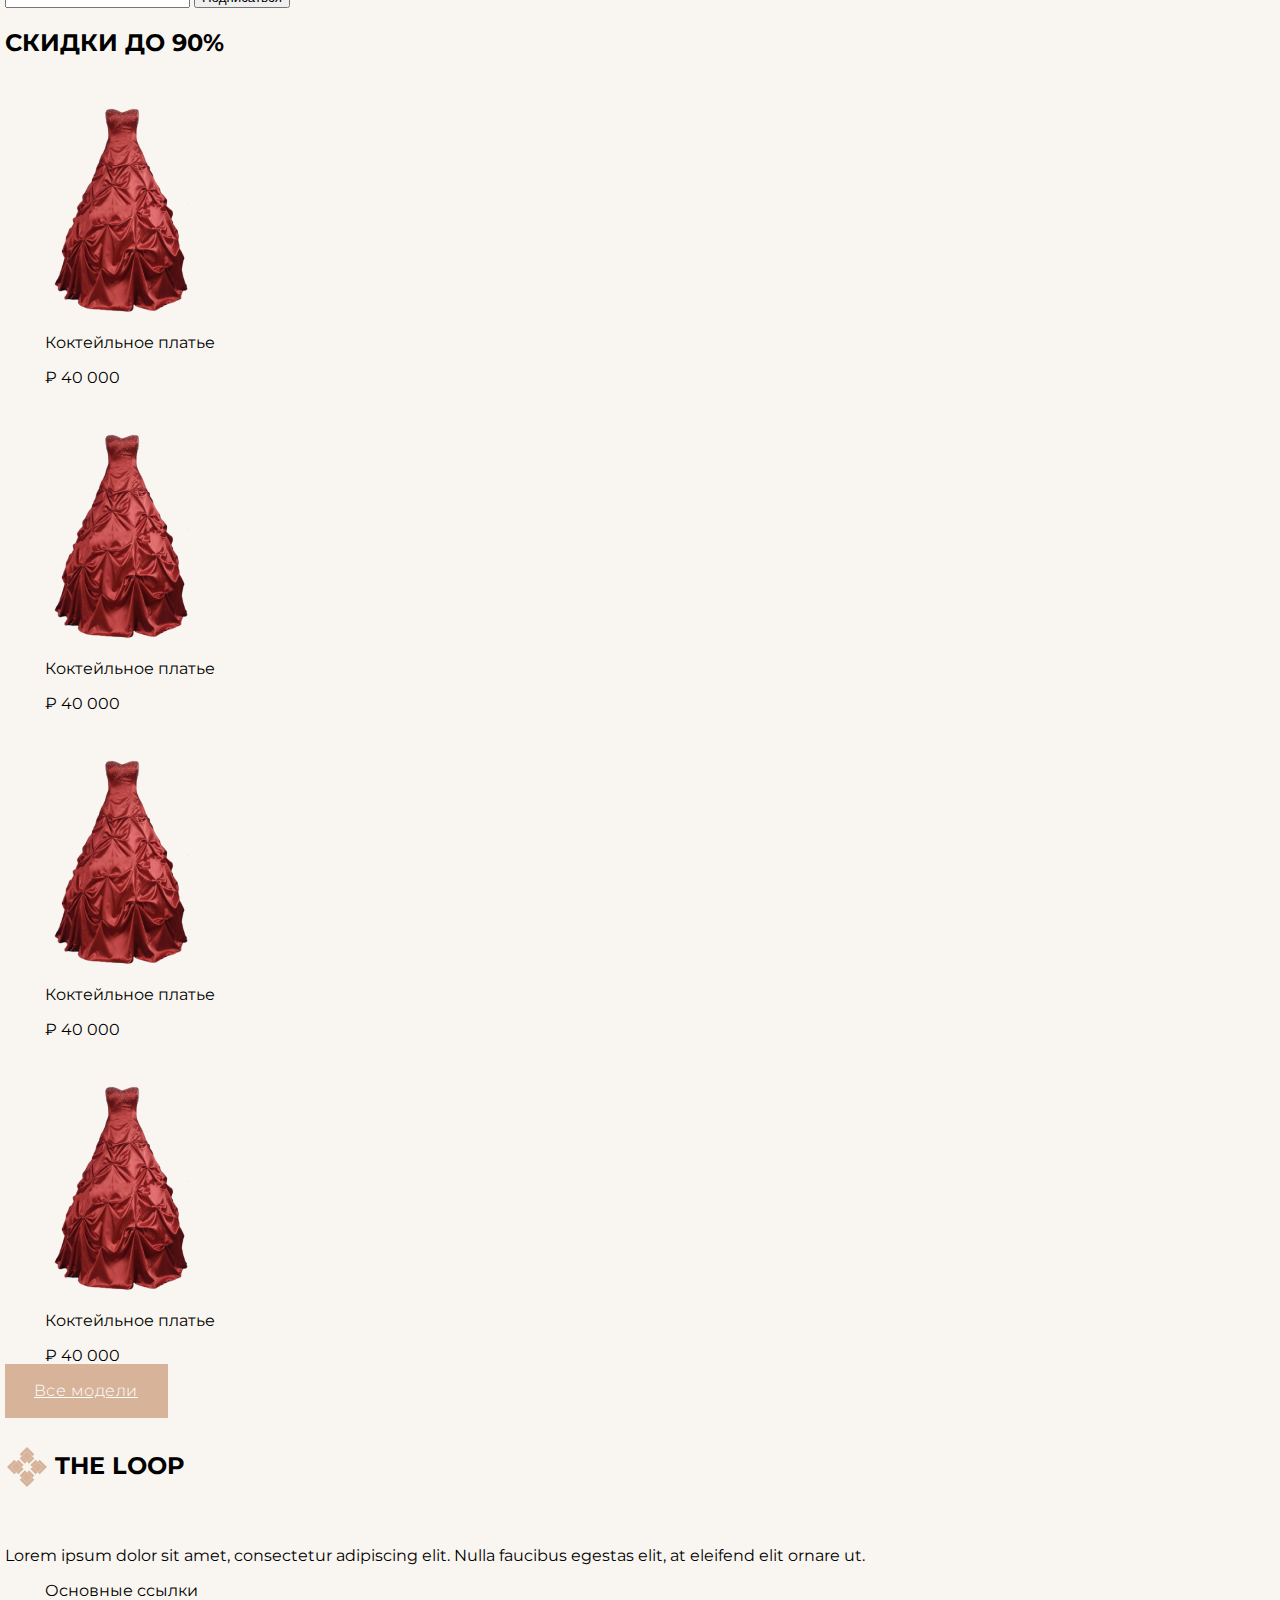
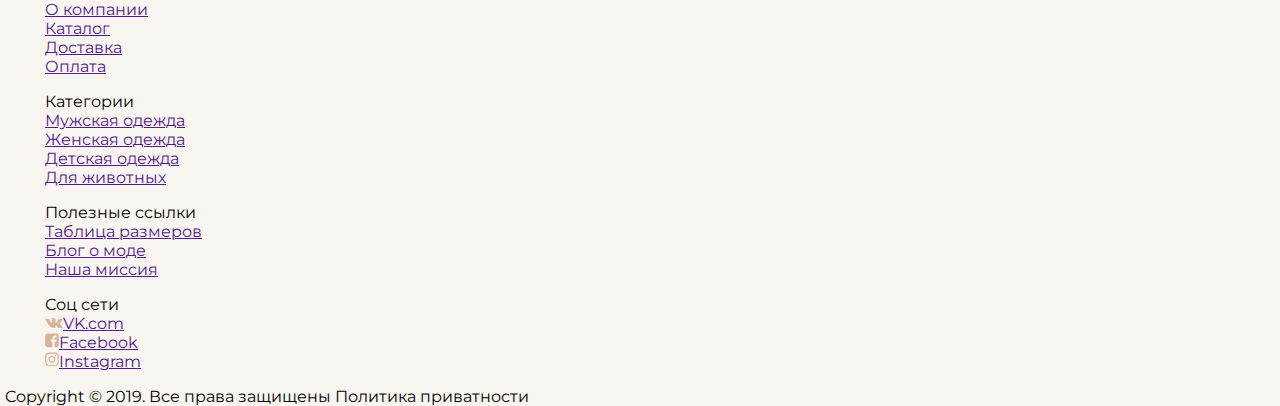
==== commit a903a537: "Версия без слайдери,но с оформленным дизайном через flex" ====
--- a/index.html
+++ b/index.html
@@ -8,31 +8,32 @@
     <link href="styles/style.css" rel="stylesheet" type="text/css">
     <link rel="preconnect" href="https://fonts.googleapis.com">
     <link rel="preconnect" href="https://fonts.gstatic.com" crossorigin>
-    <link href="https://fonts.googleapis.com/css2?family=Montserrat:wght@200;500&display=swap" rel="stylesheet">
-
+    <link href="https://fonts.googleapis.com/css2?family=Montserrat:wght@200;300;500&display=swap&family=Material+Icons"
+        rel="stylesheet">
+    <!--Подключила иконки через &family=Material+Icons-->
 
     <title>THE LOOP</title>
+
 </head>
 
 <body>
     <header>
-        <h1> Интернет магазин одежды "THE LOOP" </h1>
+        <h1 class="visually-hidden"> Интернет магазин одежды "THE LOOP" </h1>
         <!--Тут будет скрытый заголовок-->
         <nav>
             <ul class="main-nav">
-                <li class="main-nav__list"><a href="">Для мужчин <img src="img/treug_vniz.svg" alt=""> </a></li> <!--Мне нужно отдельно изображение треугольника указывать как элемент?-->
-                <li class="main-nav__list"><a href="">Для женщин <img src="img/treug_vniz.svg" alt=""></a></li>
-                <li class="main-nav__list"><a href="">Для детей <img src="img/treug_vniz.svg" alt=""></a></li>
-                <li class="main-header"> <img class="logo" src="img/logo.svg" alt="Логотип">THE LOOP</li>
-                <!--Не уверена насчет блока логотипа,но также использую его в футере-->
-                <li class="main-nav__list"><a href="">Оплата </a></li>
-                <li class="main-nav__list"><a href="">Доставка </a></li>
+                <li class="main-nav__item"><a class="main-nav__treug" href="">Для мужчин </a></li>
+
+                <li class="main-nav__item"><a class="main-nav__treug" href="">Для женщин </a></li>
+                <li class="main-nav__item"><a class="main-nav__treug" href="">Для детей </a></li>
+                <li class="logo"> <img class="logo__img" src="img/logo.svg" alt="Логотип"> <span class=logo__text> THE
+                        LOOP </span> </li>
+                <li class="main-nav__item"><a href="">Оплата </a></li>
+                <li class="main-nav__item"><a href="">Доставка </a></li>
                 <li> <a href=""><img class="basket" src="img/basket.svg" alt="Корзина"></a> </li>
-                <li>
-                    <img src="img/treug_vlevo.svg" alt="">
-                    <!--пока не понимаю как сделать через див прямоугольник-->
-                    <!--И даже не понимаю в макете,что это такое,поэтому не знаю как разметить по БЭМ-->
-                </li>
+                <li><span class="basket__amount"> 5 </span> </li>
+
+
 
             </ul>
         </nav>
@@ -40,55 +41,88 @@
     </header>
     <main>
         <section>
-            <h4> Зимняя распродажа </h4>
-            <!--Может ли в section быть section ? -->
+            <h4 class="visually-hidden">Зимняя распродажа</h4>
+            <!-- section  может быть в section -->
             <ul>
                 <li>
                     <section class="karusel">
-                        <h4 class="karusel__header">Кроссовки со скидкой</h4>
-                        <p class="karusel__desk">Скидки до 90%</p>
-                        <a class="look-link" href="">Смотреть модели</a>
-                        <img class="karusel__img" src="img/shoes.png" alt="Кроссовок_красный_найк">
-                        <div>
-                            <div class="karusel__price_wrong">Old price</div>
-                            <!--Сделала с модификатором,но не знаю,может нужно как два разных элемента?-->
-                            <div class="karusel__price">New price</div>
-                        </div>
-                    </section>
-                </li>
-                <li>
-                    <section class="karusel">
-                        <h4 class="karusel__header">Платья со скидкой</h4>
-                        <p class="karusel__desk">Скидки до 80%</p>
-                        <a class="look-link" href="">Смотреть модели</a>
-                        <img class="karusel__img" src="img/dresskarus.png" alt="Платье_красное_без_рукавов">
-                        <div>
-                            <div class="karusel__price_wrong">Old price</div>
-                            <div class="karusel__price">New price</div>
-                        </div>
-                    </section>
-                </li>
-                <li>
-                    <section class="karusel">
-                        <h4 class="karusel__header">Штаны со скидкой</h4>
-                        <p class="karusel__desk">Скидки до 70%</p>
-                        <a class="look-link" href="">Смотреть модели</a>
-                        <img class="karusel__img" src="img/trouserskarus.png" alt="Штаны_черные_спортивные">
-                        <div>
-                            <div class="karusel__price_wrong">Old price</div>
-                            <div class="karusel__price">New price</div>
-                        </div>
-                    </section>
-                </li>
-                <li>
-                    <section class="karusel">
-                        <h4 class="karusel__header">Рубашки со скидкой</h4>
-                        <p class="karusel__desk">Скидки до 60%</p>
-                        <a class="look-link" href="">Смотреть модели</a>
-                        <img class="karusel__img" src="img/shirtkarus.png" alt="Белая_рубашка">
-                        <div>
-                            <div class="karusel__price_wrong">Old price</div>
-                            <div class="karusel__price">New price</div>
+                        <div class="karusel-part">
+                            <h4> Зимняя распродажа </h4>
+                            <h4 class="karusel__header"><span class="visually-hidden">Кроссовки со скидкой</span></h4>
+                            <!--!!!!!! Что проще,прописывать всем лишний класс или каждому классу подписывать что он скрытый-->
+                            <p class="karusel__desc">Скидки до 90%</p>
+                            <a class="btn" href="">СМОТРЕТЬ МОДЕЛИ</a>
+                        </div>
+
+
+                        <div class="karusel-part">
+                            <img class="karusel__img" src="img/shoes.png" alt="Кроссовок_красный_найк">
+                        </div>
+                        <div class="karusel-part">
+                            <div class="karusel__price_old">9 900 &#8381; </div>
+
+                            <div class="karusel__price">1 900 &#8381; </div>
+
+
+                        </div>
+                    </section>
+                </li>
+                <li>
+                    <section class="karusel">
+                        <div class="karusel-part">
+                            <h4> Зимняя распродажа </h4>
+                            <h4 class="karusel__header"><span class="visually-hidden">Платья со скидкой</span></h4>
+                            <p class="karusel__desc">Скидки до 80%</p>
+                            <a class="btn" href="">СМОТРЕТЬ МОДЕЛИ</a>
+                        </div>
+
+                        <div class="karusel-part">
+                            <img class="karusel__img" src="img/dresskarus.png" alt="Платье_красное_без_рукавов">
+                        </div>
+
+                        <div class="karusel-part">
+
+                            <div class="karusel__price_old">9 900 &#8381;</div>
+                            <div class="karusel__price">1 900 &#8381;</div>
+                        </div>
+
+                    </section>
+                </li>
+                <li>
+                    <section class="karusel">
+                        <div class="karusel-part">
+                            <h4> Зимняя распродажа </h4>
+                            <h4 class="karusel__header"><span class="visually-hidden"> Штаны со скидкой</span></h4>
+                            <p class="karusel__desc">Скидки до 70%</p>
+                            <a class="btn" href="">СМОТРЕТЬ МОДЕЛИ</a>
+                        </div>
+                        <div class="karusel-part">
+                            <img class="karusel__img" src="img/trouserskarus.png" alt="Штаны_черные_спортивные">
+                        </div>
+                        <div class="karusel-part">
+                            <div>
+                                <div class="karusel__price_old">9 900 &#8381; </div>
+                                <div class="karusel__price">1 900 &#8381;</div>
+                            </div>
+                        </div>
+                    </section>
+                </li>
+                <li>
+                    <section class="karusel">
+                        <div class="karusel-part">
+                            <h4> Зимняя распродажа </h4>
+                            <h4 class="karusel__header"><span class="visually-hidden">Рубашки со скидкой</span></h4>
+                            <p class="karusel__desc">Скидки до 60%</p>
+                            <a class="btn" href="">СМОТРЕТЬ МОДЕЛИ</a>
+                        </div>
+                        <div class="karusel-part">
+                            <img class="karusel__img" src="img/shirtkarus.png" alt="Белая_рубашка">
+                        </div>
+                        <div class="karusel-part">
+                            <div>
+                                <div class="karusel__price_old">9 900 &#8381;</div>
+                                <div class="karusel__price">1 900 &#8381;</div>
+                            </div>
                         </div>
                     </section>
                 </li>
@@ -99,34 +133,37 @@
             <h2 class="delivery__header"> Бесплатная доставка </h2>
             <!--Тут будет скрытый заголовок-->
             <p class="delivery__text_subtitle"> Бесплатная доставка от 3000р</p>
-            <p class="delivery__text"> Сделайте заказ и получите подарок! </p> <!--Или нужно сделать два элмента?-->
+            <p class="delivery__text"> Сделайте заказ и получите подарок! </p>
+            <!--Или нужно сделать два элмента?-->
         </section>
         <section class="collection">
             <h3 class="collection__header"> Мужская коллекция </h3>
-            <p class="collection__desk">Обувь,пуловеры,костюмы</p>
+            <p class="collection__desc">Обувь,пуловеры,костюмы</p>
+            <a href="" class="collection__link"> -> </a>
             <img class="collection__img" src="img/boy.png" alt="Мужчина">
-            <a href="" class="collection__link"> -> </a>
+
         </section>
         <section class="collection">
             <h3 class="collection__header"> Женская коллекция </h3>
-            <p class="collection__desk">Обувь,пуловеры,костюмы </p>
+            <p class="collection__desc">Обувь,пуловеры,костюмы </p>
+            <a href="" class="collection__link"> -> </a>
             <img class="collection__img" src="img/girl.png" alt="Девушка">
-            <a href="" class="collection__link"> -> </a>
+
         </section>
         <section class="catalog">
             <h4 class="catalog__header"> Платья </h4>
             <!--Тут будет скрытый заголовок-->
-            <ul class="catalog__item">
+            <ul class="catalog__items">
                 <!--Или мне в  каждом элементе списка надо прописать,что это элемент catalog__item? -->
                 <li><img src="img/dress11.png" alt="Красное_платье"> Платья </li>
                 <!--Тут не уверена,что будет элементом:элемент списка или изображение-->
-                <li><img src="img/dress11.png" alt="Красное_платье"> Платья </li>
-                <li><img src="img/dress11.png" alt="Красное_платье"> Платья </li>
-                <li><img src="img/dress11.png" alt="Красное_платье"> Платья </li>
-                <li><img src="img/dress44.png" alt="Красное_платье"> Платья </li>
-                <li><img src="img/dress44.png" alt="Красное_платье"> Платья </li>
-                <li><img src="img/dress44.png" alt="Красное_платье"> Платья </li>
-                <li><img src="img/dress44.png" alt="Красное_платье"> Платья </li>
+                <li class="catalog__item"><img src="img/dress11.png" alt="Красное_платье"> Платья </li>
+                <li class="catalog__item"><img src="img/dress11.png" alt="Красное_платье"> Платья </li>
+                <li class="catalog__item"><img src="img/dress11.png" alt="Красное_платье"> Платья </li>
+                <li class="catalog__item"><img src="img/dress44.png" alt="Красное_платье"> Платья </li>
+                <li class="catalog__item"><img src="img/dress44.png" alt="Красное_платье"> Платья </li>
+                <li class="catalog__item"><img src="img/dress44.png" alt="Красное_платье"> Платья </li>
+                <li class="catalog__item"><img src="img/dress44.png" alt="Красное_платье"> Платья </li>
 
             </ul>
         </section>
@@ -137,33 +174,34 @@
                 <li class="new-model__item">
                     <img class="new-model__img" src="img/dress88.png" alt="Золотое_платье">
                     <p class="new-model__name"> Коктейльное платье</p>
-                    <p class="new-model__price"> ₽ 40 000</p> <!--Цена это элемент или модификатор? По сути тот же текст,просто по другому оформлен-->
-                </li>
-
-                <li class="new-model__item">
-                    <img class="new-model__img" src="img/dress88.png" alt="Золотое_платье">
-                    <p class="new-model__name"> Коктейльное платье</p>
-                    <p class="new-model__price"> ₽ 40 000</p>
-                </li>
-                <li class="new-model__item">
-                    <img class="new-model__img" src="img/dress88.png" alt="Золотое_платье">
-                    <p class="new-model__name"> Коктейльное платье</p>
-                    <p class="new-model__price"> ₽ 40 000</p>
-                </li>
-                <li class="new-model__item">
-                    <img class="new-model__img" src="img/dress88.png" alt="Золотое_платье">
-                    <p class="new-model__name"> Коктейльное платье</p>
-                    <p class="new-model__price"> ₽ 40 000</p>
-                </li>
-            </ul>
-            <a class="look-link" href="">Все модели</a>
+                    <p class="new-model__price"> &#8381; 40 000</p>
+                    <!--Цена это элемент или модификатор? По сути тот же текст,просто по другому оформлен-->
+                </li>
+
+                <li class="new-model__item">
+                    <img class="new-model__img" src="img/dress88.png" alt="Золотое_платье">
+                    <p class="new-model__name"> Коктейльное платье</p>
+                    <p class="new-model__price"> &#8381; 40 000</p>
+                </li>
+                <li class="new-model__item">
+                    <img class="new-model__img" src="img/dress88.png" alt="Золотое_платье">
+                    <p class="new-model__name"> Коктейльное платье</p>
+                    <p class="new-model__price"> &#8381; 40 000</p>
+                </li>
+                <li class="new-model__item">
+                    <img class="new-model__img" src="img/dress88.png" alt="Золотое_платье">
+                    <p class="new-model__name"> Коктейльное платье</p>
+                    <p class="new-model__price"> &#8381; 40 000</p>
+                </li>
+            </ul>
+            <a class="btn" href="">Все модели</a>
         </section>
         <section class="form-email">
             <h2 class="form-email__header"> Форма для получения скидок </h2>
             <!--Тут будет скрытый заголовок-->
             <p class="form-email__desc">Получайте скидки и подарки</p>
             <form class="form-email__form" method="POST" action="order.php">
-                <input class="form-email__type" type="email" name="email">
+                <input class="form-email__input" type="email" name="email">
                 <button class="form-email__button" type="submit">Подписаться</button>
                 <!--Мне нужно класс на инпут и кнопку ставить или класса в самой форме достаточно?-->
             </form>
@@ -174,71 +212,79 @@
                 <li class="new-model__item">
                     <img class="new-model__img" src="img/dress77.png" alt="Красное_коктейльное_платье">
                     <p class="new-model__name"> Коктейльное платье</p>
-                    <p class="new-model__price"> ₽ 40 000</p>
+                    <p class="new-model__price"> &#8381; 40 000</p>
                 </li>
                 <li class="new-model__item">
                     <img class="new-model__img" src="img/dress77.png" alt="Красное_коктейльное_платье">
                     <p class="new-model__name"> Коктейльное платье</p>
-                    <p class="new-model__price"> ₽ 40 000</p>
+                    <p class="new-model__price"> &#8381; 40 000</p>
                 </li>
                 <li class="new-model__item">
                     <img class="new-model__img" src="img/dress77.png" alt="Красное_коктейльное_платье">
                     <p class="new-model__name"> Коктейльное платье</p>
-                    <p class="new-model__price"> ₽ 40 000</p>
+                    <p class="new-model__price"> &#8381; 40 000</p>
                 </li>
                 <li class="new-model__item">
                     <img class="new-model__img" src="img/dress77.png" alt="Красное коктейльное платье">
                     <p class="new-model__name"> Коктейльное платье</p>
-                    <p class="new-model__price"> ₽ 40 000</p>
-                </li>
-            </ul>
-            <a class="look-link" href="">Все модели</a>
+                    <p class="new-model__price"> &#8381; 40 000</p>
+                </li>
+            </ul>
+            <a class="btn" href="">Все модели</a>
         </section>
 
     </main>
     <footer class="footer">
-        <ul class="footer__item"> <!--Делаю так из логики,что все элементы списка одинаковые, а те,которые не одинаковые у меня имеют модификатор-->
-            <li class="main-header"> <img class="logo" src="img/logo.svg" alt="Логотип"> THE LOOP </li> <!--Тут блоки,котоыре уже использовались ранее-->
-
-                <li class="footer__item_quote">Lorem ipsum dolor sit amet, consectetur adipiscing elit. Nulla faucibus egestas
-                    elit, at eleifend
-                    elit ornare ut. </li>
-            
-        </ul>
-
-        <ul class="footer__item">
-            <li class="footer__item_header"> Основные ссылки </li>
+        <div class="footer__purpose">
+
+            <div class="logo"> <img class="logo__img" src="img/logo.svg" alt="Логотип"> <span class=logo__text> THE LOOP
+                </span> </div>
+
+
+            <p class="footer__purpose_quote">Lorem ipsum dolor sit amet, consectetur adipiscing elit. Nulla faucibus
+                egestas
+                elit, at eleifend
+                elit ornare ut. </p>
+
+        </div>
+
+        <ul class="footer__items">
+            <li class="footer__items-header"> Основные ссылки </li>
             <li> <a href=""> О компании </a></li>
             <li> <a href="">Каталог</a> </li>
             <li> <a href="">Доставка</a> </li>
             <li> <a href="">Оплата </a></li>
         </ul>
-        <ul class="footer__item">
-            <li class="footer__item_header"> Категории </li>
+        <ul class="footer__items">
+            <li class="footer__items-header"> Категории </li>
             <li> <a href="">Мужская одежда </a></li>
             <li> <a href="">Женская одежда </a></li>
             <li> <a href="">Детская одежда </a></li>
             <li> <a href="">Для животных </a></li>
         </ul>
-        <ul class="footer__item">
-            <li class="footer__item_header"> Полезные ссылки </li>
+        <ul class="footer__items">
+            <li class="footer__items-header"> Полезные ссылки </li>
             <li> <a href="">Таблица размеров</a> </li>
             <li> <a href="">Блог о моде</a> </li>
             <li> <a href="">Наша миссия </a></li>
 
         </ul>
-        <ul class="social"> <!--Я бы сделала это тоже в footer__item,но вдруг блок с соц сетями захотят еще где-то разместить -->
-            
-            <li class="social__item_header">Соц сети</li>
-            <li class="social__item"><a href="" class="social__item_vk" target="_blank"><img src="img/vk.svg"
-                        alt="logo vk">VK.com</a></li>
-            <!--Если брать из примера то должно быть  <li class="social__item"><a href="" class="social__item_link  social__item_link_vk" > -->
-            <li class="social__item"><a href="" class="social__item_fb" target="_blank"><img src="img/fb.svg"
-                        alt="logo fb">Facebook</a></li>
-            <li class="social__item"><a href="" class="social__item_inst" target="_blank"><img src="img/inst.svg"
-                        alt="logo inst">Instagram</a></li>
-        </ul>
+        <ul class="footer__items">
+
+
+            <li class="footer__items-header">Соц сети</li>
+            <li class="social-icon"><a href="" class="social-icon__link_vk" target="_blank"><img
+                        class="social-icon__img" src="img/vk.svg" alt="logo vk">VK.com</a></li>
+
+            <li class="social-icon"><a href="" class="social-icon__link_fb" target="_blank"><img
+                        class="social-icon__img" src="img/fb.svg" alt="logo fb">Facebook</a></li>
+            <li class="social-icon"><a href="" class="social-icon__link_inst" target="_blank"><img
+                        class="social-icon__img" src="img/inst.svg" alt="logo inst">Instagram</a></li>
+        </ul>
+        <span class="footer__copyright">Copyright © 2019. Все права защищены</span>
+        <span class="footer__privacy">Политика приватности</span>
+        <!--Я бы все в footer__copyright сделала,т.к стиль и размер текста одинаковый,но там между ними расстрояние,так что наверное удобнее двумя элементами-->
     </footer>
 </body>
 
-</html>
+</html>--- a/styles/style.css
+++ b/styles/style.css
@@ -9,25 +9,147 @@
 
 html {
   font-family: 'Montserrat', sans-serif;
-  font-size: 14px;
+  background-color: #F9F6F1;
 }
 
 body {
-  width: 1000px;
+  width: 1270px;
   margin: 0 auto;
-  background-color: #E5E5E5
-}
-
-#zag {
-  margin: 40px;
-  font-size: 20px;
 }
 
 .main-nav {
   display: flex;
   align-items: center;
   justify-content: space-around;
-  margin: 1%;
+  margin-left: -30px;
+  flex: 1
 }
 
+.main-nav__treug {
+  position: relative;
+}
 
+.main-nav__treug::after {
+  content: "";
+  position: absolute;
+  display: inline-block;
+  border: 5px solid;
+  border-color: transparent;
+  border-top-color: black;
+  top: 65%;
+  right: -5%;
+  transform: translate(110%, -25%);
+}
+
+.basket__amount {
+  display: inline-block;
+  background-color: var(--accent);
+  border-right: 20px solid var(--accent);
+  border-left: 10px solid var(--accent);
+  position: relative;
+  margin-left: 0px;
+  height: 20px;
+}
+
+.basket__amount::before {
+  content: "";
+  display: inline-block;
+  border: 10px solid var(--accent);
+  border-color: transparent;
+  border-right-color: var(--accent);
+  border-right-width: 40px;
+  position: absolute;
+  transform: translate(-120%, 0%);
+}
+
+.visually-hidden {
+  display: none;
+}
+
+.logo__text {
+  font-weight: 700;
+  font-size: 24px;
+}
+
+.main-nav__item {
+  font-weight: 500;
+  font-size: 14px;
+}
+
+h4 {
+  font-family: Montserrat;
+  font-style: normal;
+  font-weight: 300;
+  font-size: 30px;
+  line-height: 37px;
+  letter-spacing: 0.02em;
+}
+
+.karusel__desc {
+  font-family: Montserrat;
+  font-style: normal;
+  font-weight: bold;
+  font-size: 55px;
+  line-height: 67px;
+  letter-spacing: 0.04em;
+}
+
+.btn {
+  background-color: var(--accent);
+  padding-top: 17px;
+  padding-bottom: 18px;
+  padding-right: 30px;
+  padding-left: 29px;
+  font-family: Montserrat;
+  font-weight: 300;
+  font-size: 16px;
+  line-height: 20px;
+  color: white;
+  letter-spacing: 0.03em;
+}
+
+.karusel {
+  display: flex;
+}
+
+div {
+  white-space: nowrap
+}
+
+.karusel__price {
+  font-family: Montserrat;
+  font-style: normal;
+  font-weight: bold;
+  font-size: 42px;
+  line-height: 51px;
+  text-align: right;
+  letter-spacing: 0.02em;
+  text-transform: uppercase;
+  color: var(--red)
+}
+
+.karusel__price_old {
+  font-family: Montserrat;
+  font-style: normal;
+  font-weight: bold;
+  font-size: 24px;
+  line-height: 29px;
+  text-align: right;
+  letter-spacing: 0.05em;
+  text-decoration-line: line-through;
+  text-transform: uppercase;
+}
+
+.logo {
+  position: relative;
+  padding: 50px;
+}
+
+.logo__img {
+  position: absolute;
+  transform: translate(-120%, -10%)
+}
+
+.basket {
+  padding-left: 50px;
+}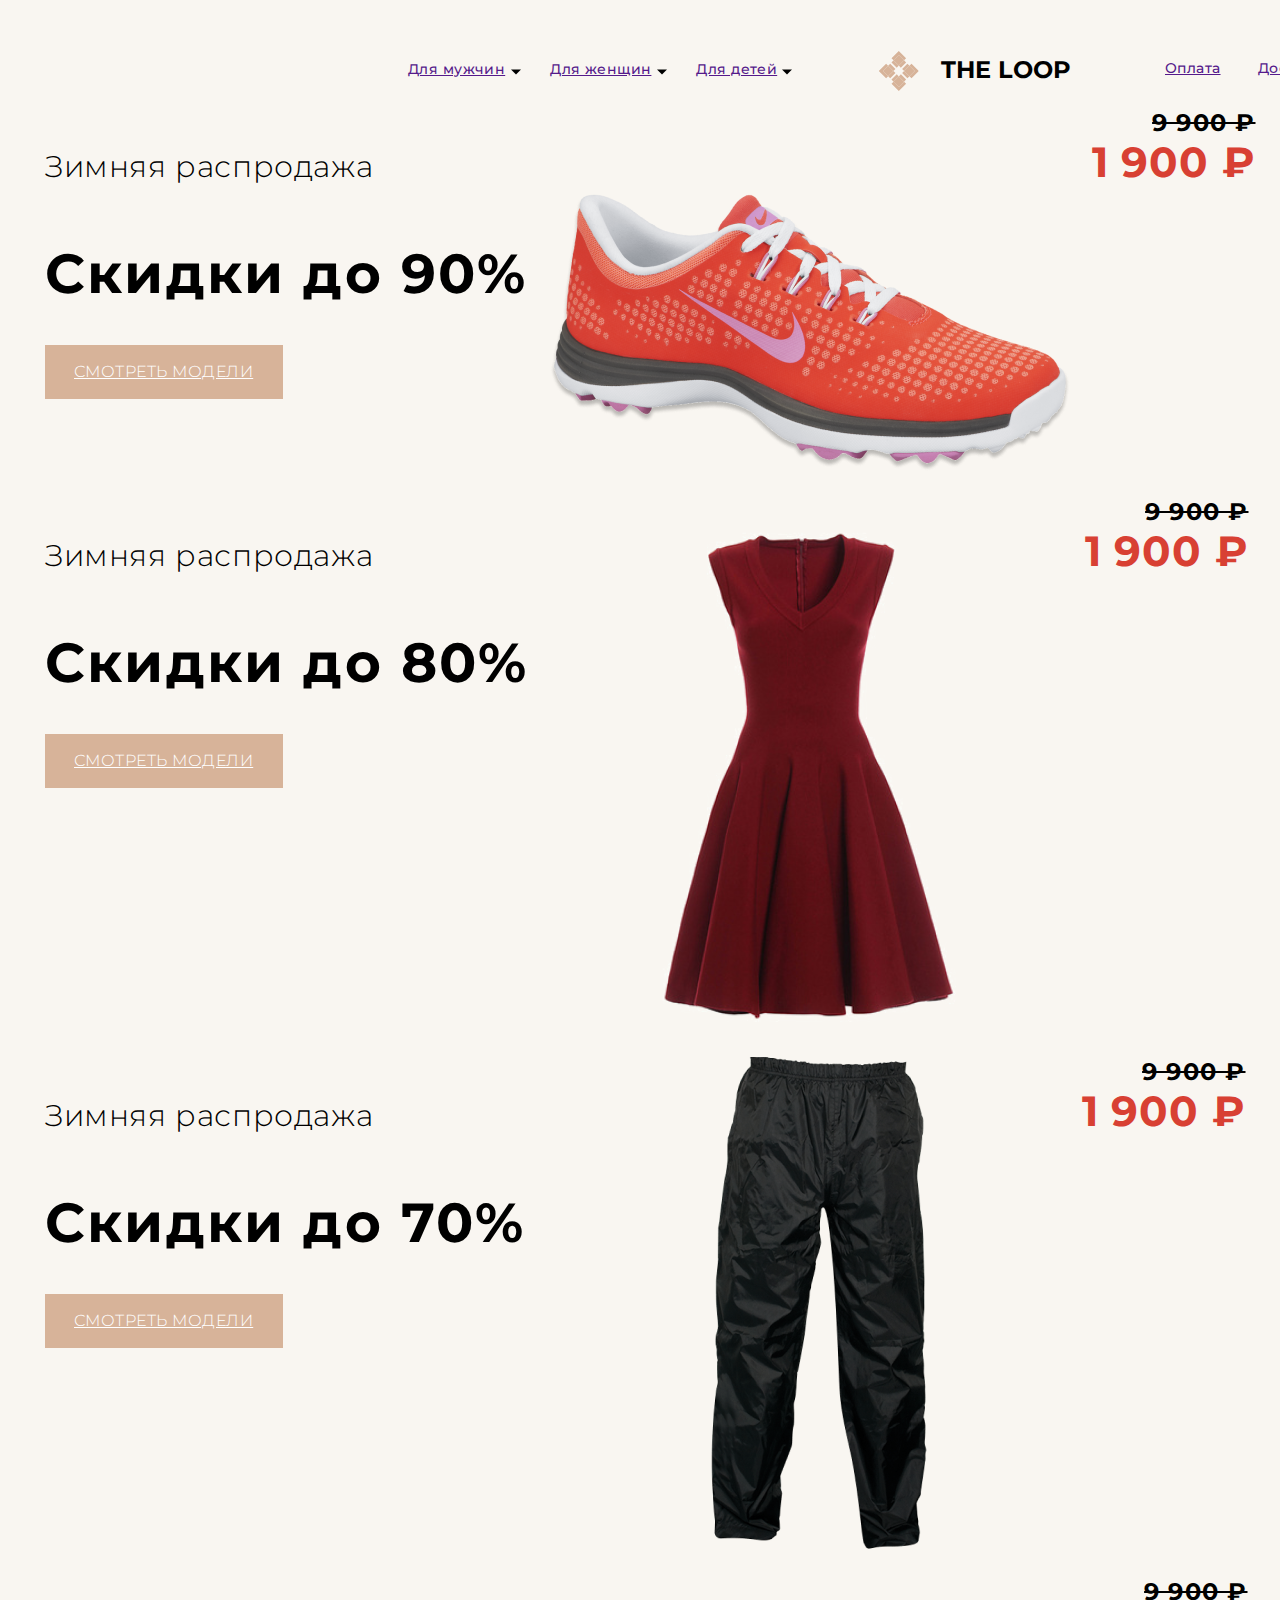
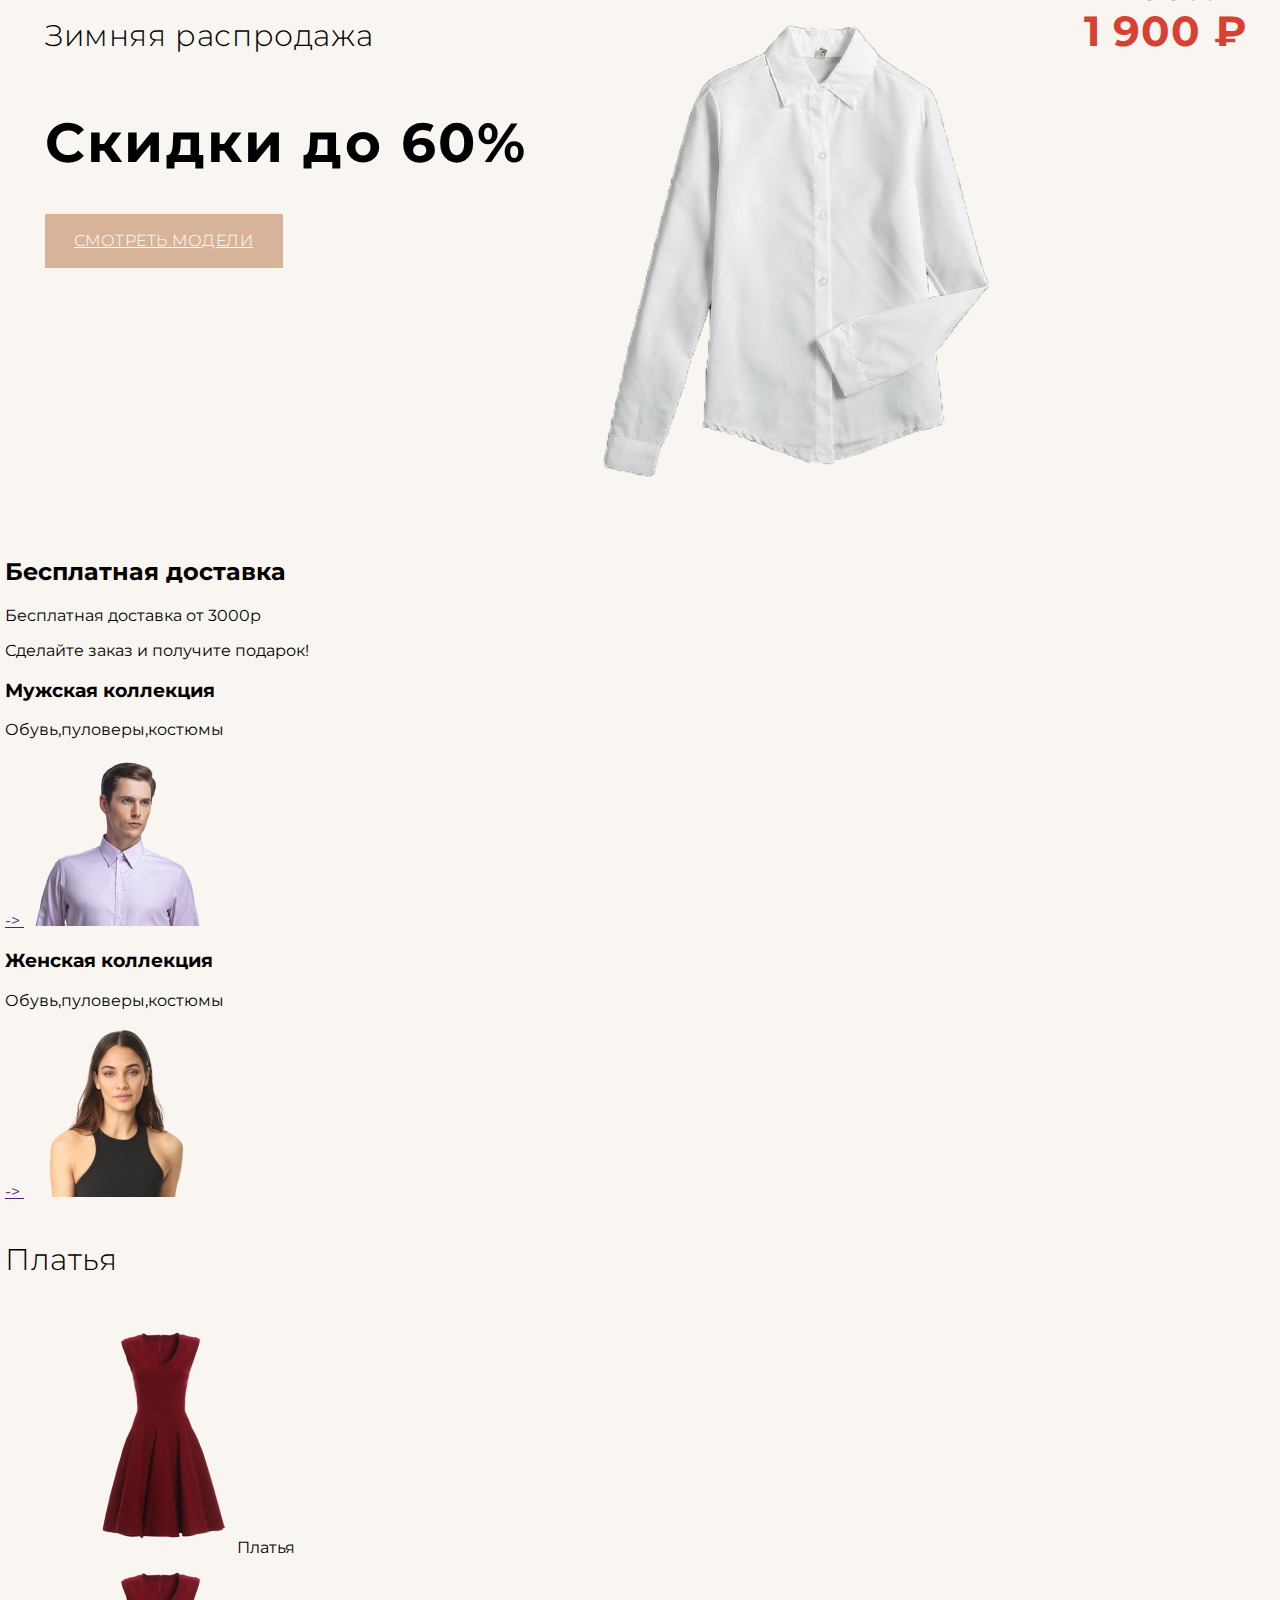
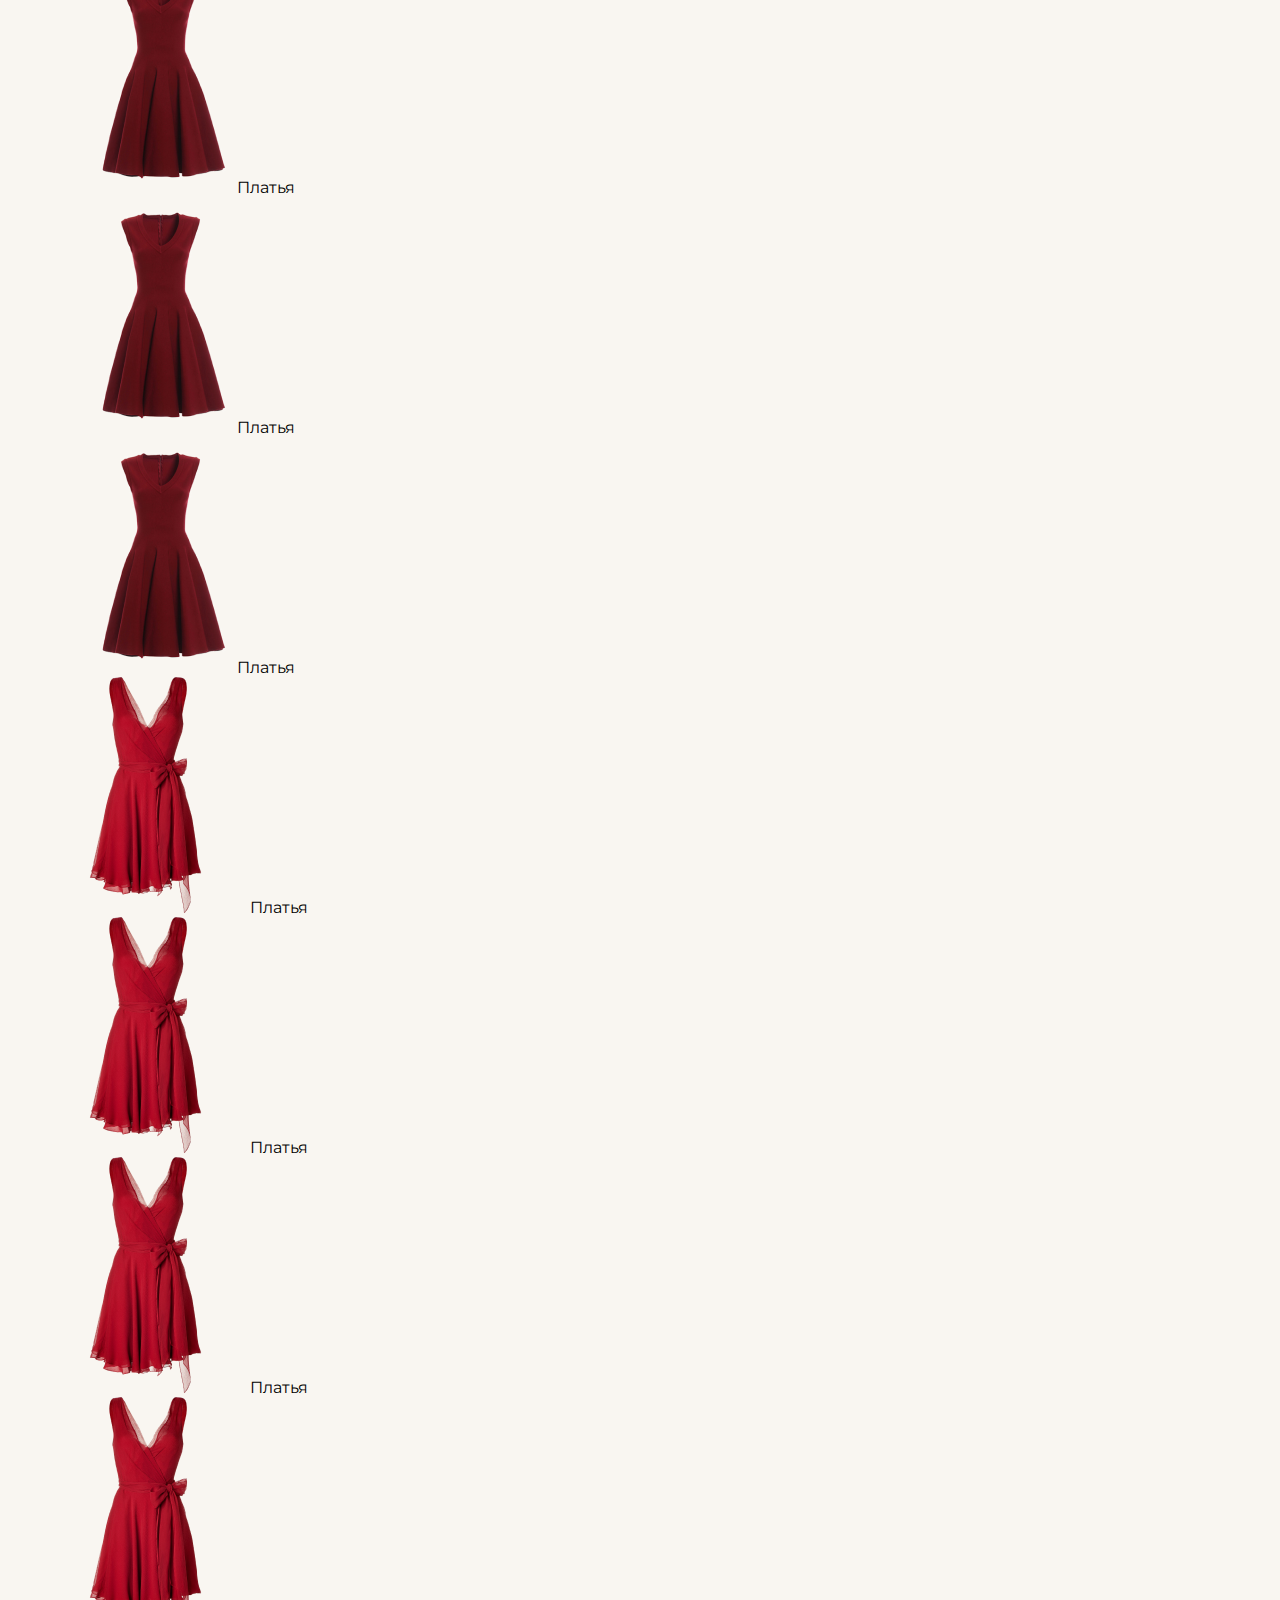
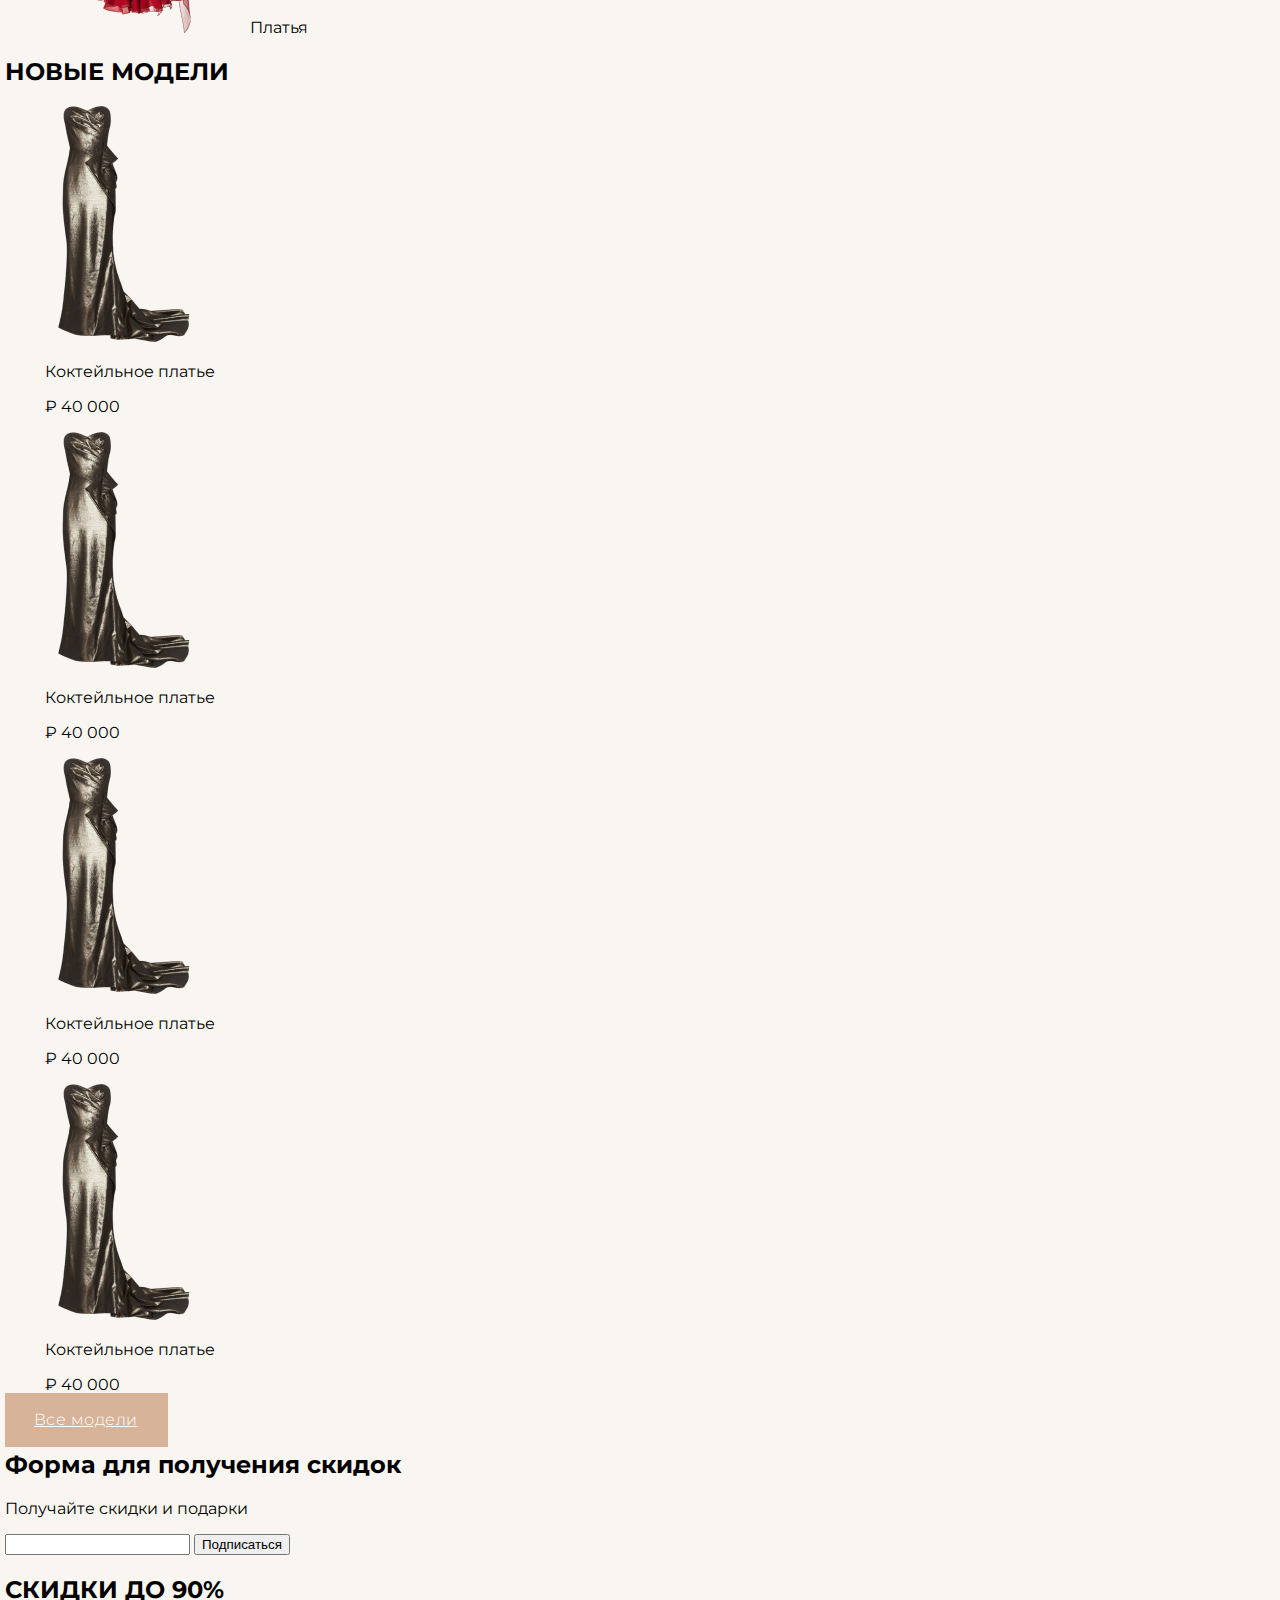
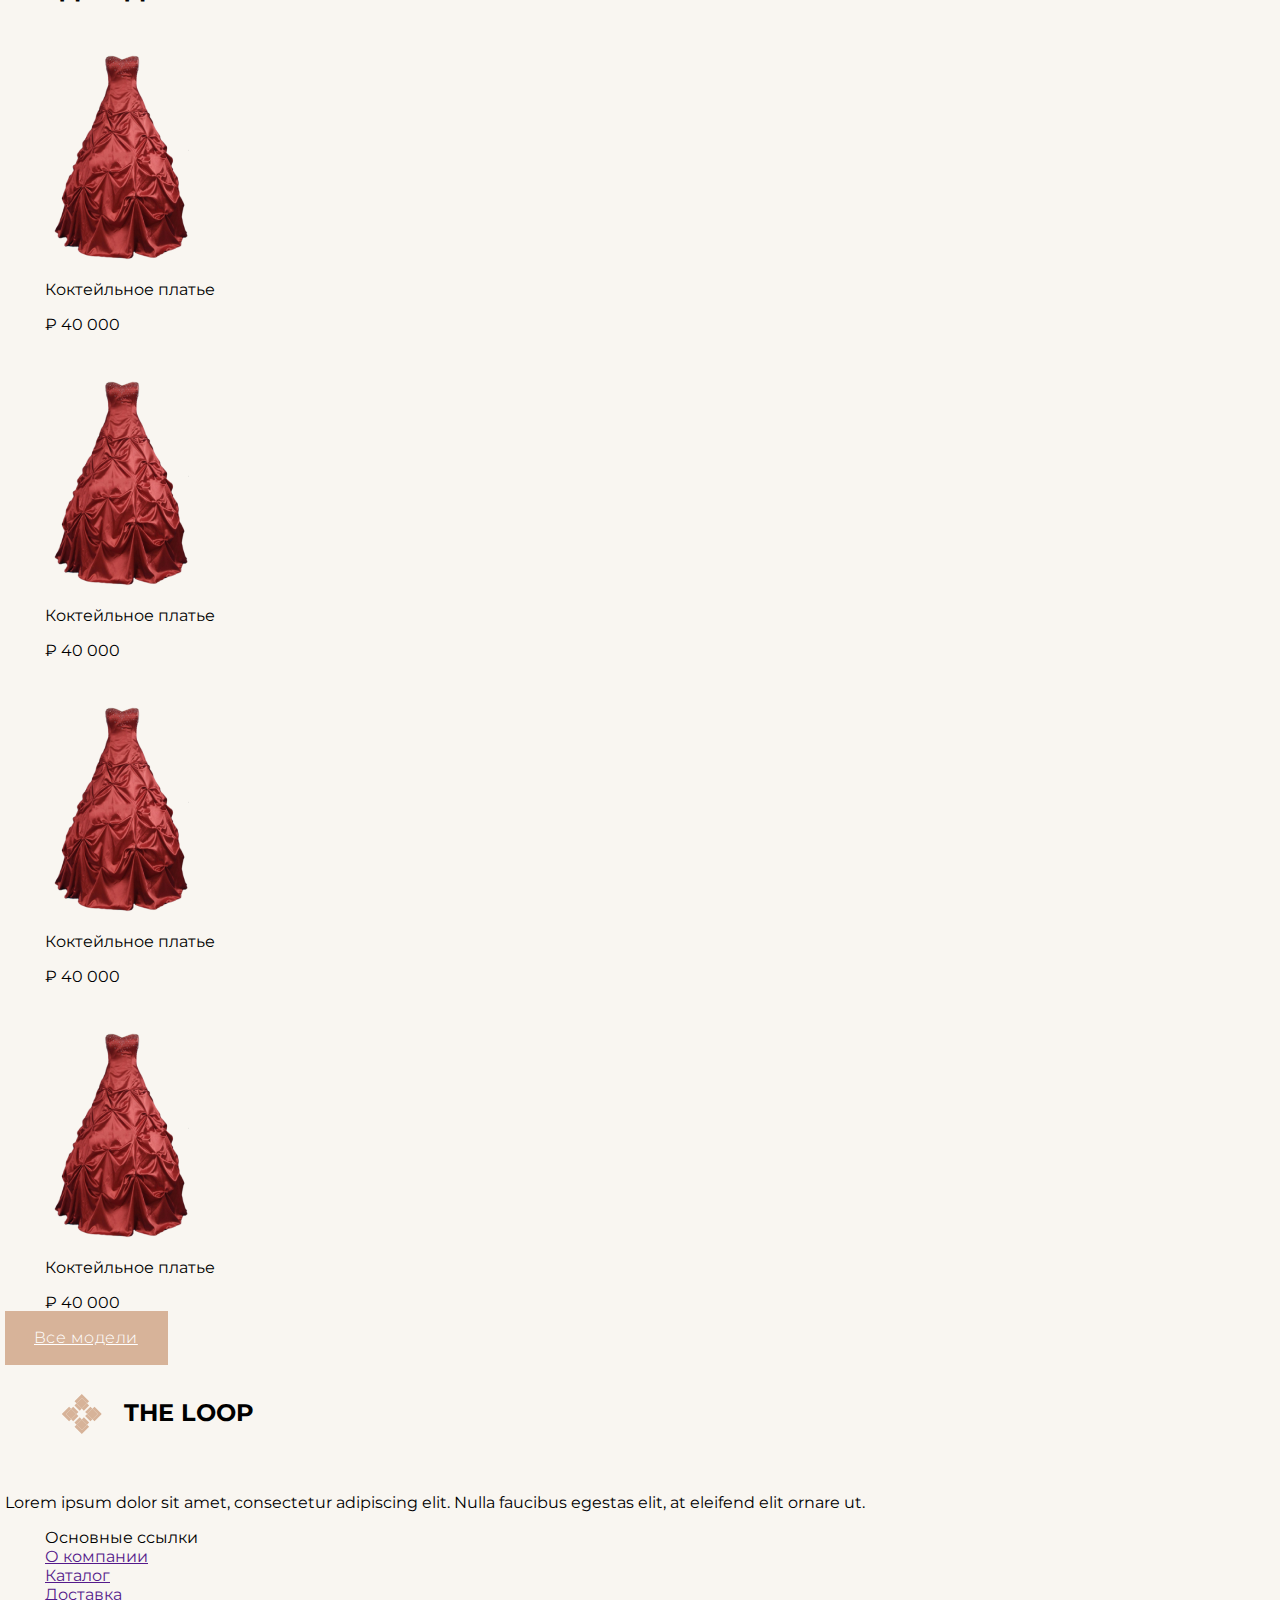
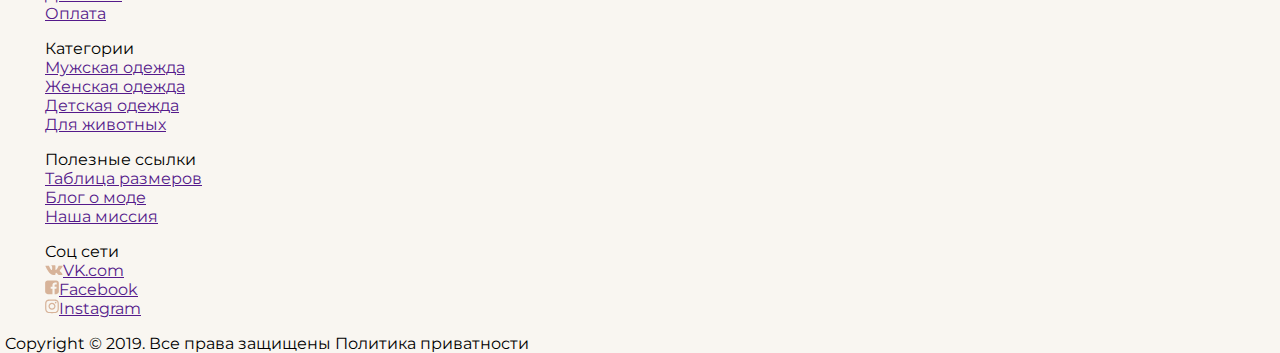
==== commit 5a9e03f8: "-" ====
--- a/index.html
+++ b/index.html
@@ -28,14 +28,17 @@
                 <li class="main-nav__item"><a class="main-nav__treug" href="">Для детей </a></li>
                 <li class="logo"> <img class="logo__img" src="img/logo.svg" alt="Логотип"> <span class=logo__text> THE
                         LOOP </span> </li>
+                    </ul>
+                    <ul class="baskett">
                 <li class="main-nav__item"><a href="">Оплата </a></li>
                 <li class="main-nav__item"><a href="">Доставка </a></li>
                 <li> <a href=""><img class="basket" src="img/basket.svg" alt="Корзина"></a> </li>
                 <li><span class="basket__amount"> 5 </span> </li>
-
-
-
-            </ul>
+            </ul>
+
+
+
+           
         </nav>
 
     </header>
@@ -287,4 +290,5 @@
     </footer>
 </body>
 
-</html>+</html>
+<!--Первая версия-->--- a/styles/style.css
+++ b/styles/style.css
@@ -18,12 +18,23 @@
 }
 
 .main-nav {
-  display: flex;
+  display: grid;
   align-items: center;
   justify-content: space-around;
-  margin-left: -30px;
-  flex: 1
+  margin-left: 363px;
+  grid-template-columns: 1fr 1fr 1fr 1fr 1fr 1fr;
+  width: 918px;
+  gap: 45px;
+  white-space: nowrap;
+  margin-top: 5px;
 }
+.baskett {
+position: relative;
+display: grid;
+grid-template-columns: 56px 72px 91px 50px;
+margin-top: -90px;
+margin-left: 1120px;
+gap: 37px;}
 
 .main-nav__treug {
   position: relative;
@@ -69,11 +80,16 @@
 .logo__text {
   font-weight: 700;
   font-size: 24px;
+  margin-left: 69px;
 }
 
 .main-nav__item {
-  font-weight: 500;
-  font-size: 14px;
+
+    font-weight: 500;
+    font-size: 14px;
+    line-height: 17px;
+      letter-spacing: 0.03em;
+  
 }
 
 h4 {
@@ -147,9 +163,10 @@
 
 .logo__img {
   position: absolute;
-  transform: translate(-120%, -10%)
+  transform: translate(17%, -10%)
 }
 
 .basket {
   padding-left: 50px;
-}+}
+/*первая версия*/